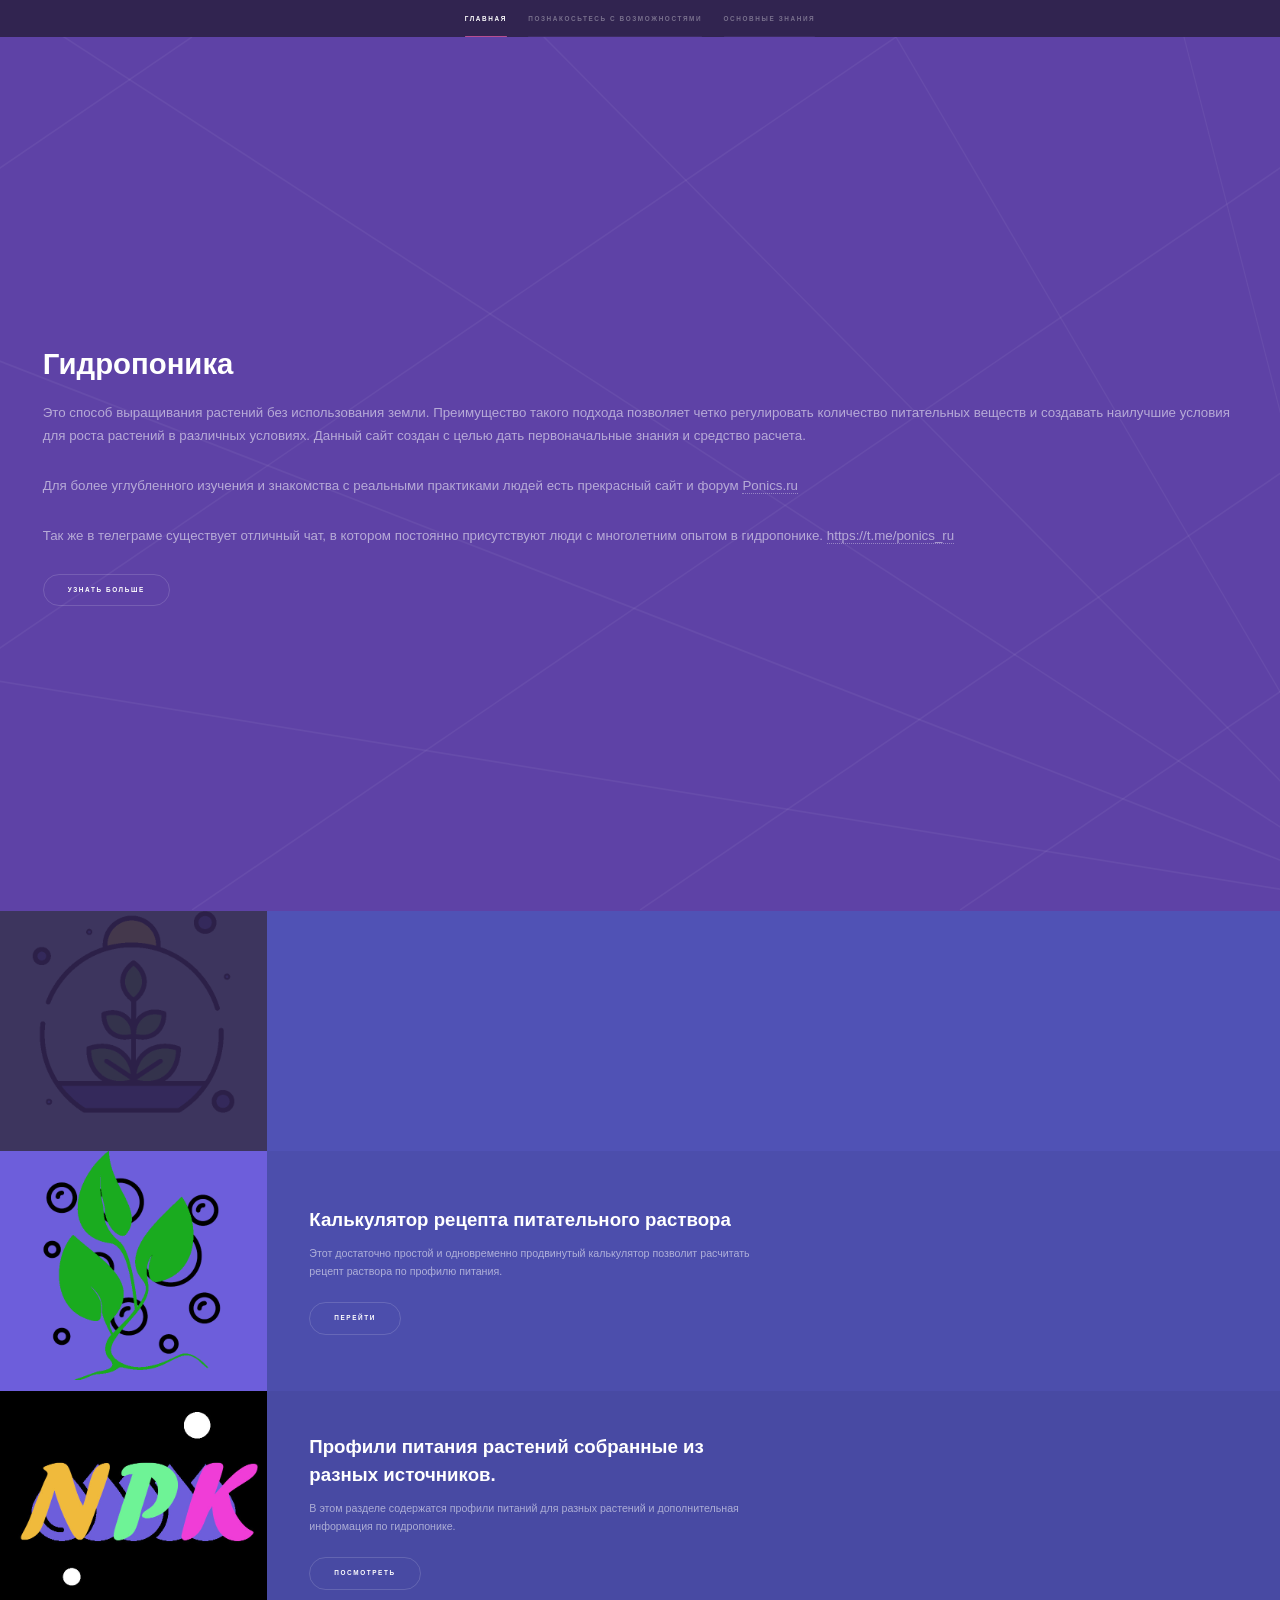
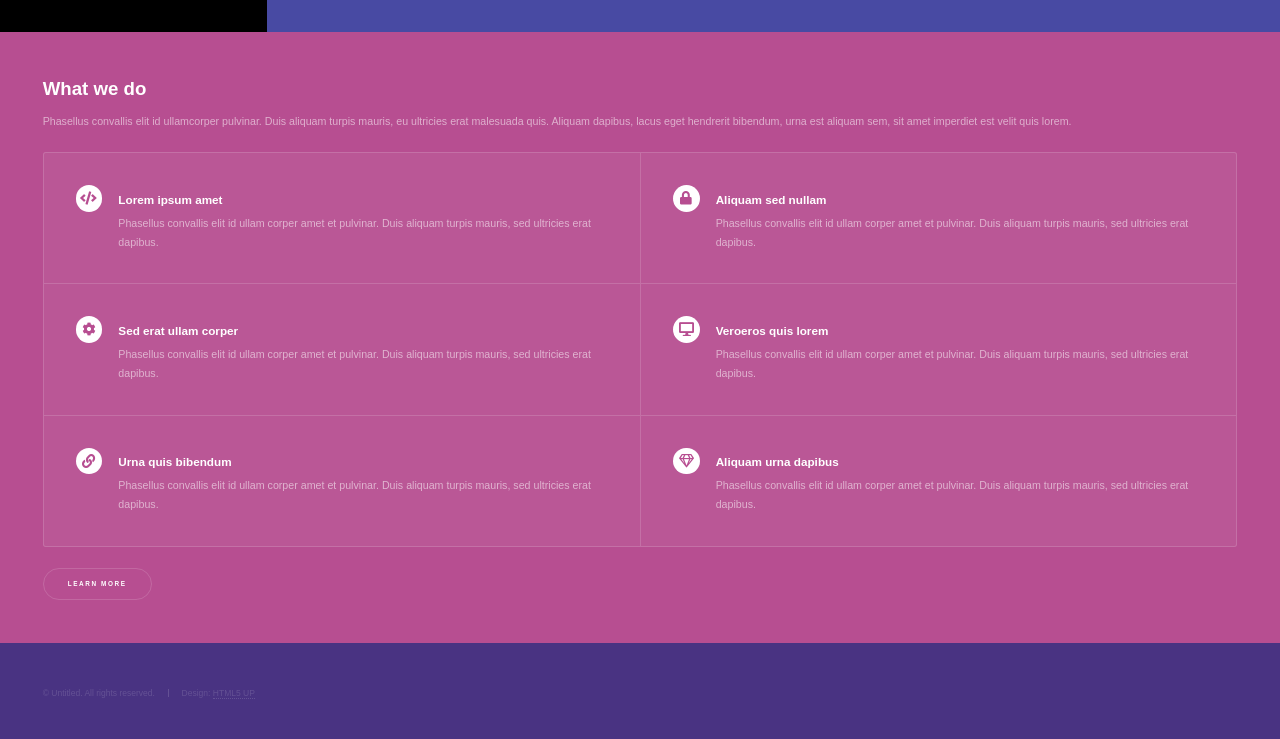
==== index.html @ 5b748aaf "Update index.html" ====
<!DOCTYPE HTML>
<!--
	Hyperspace by HTML5 UP
	html5up.net | @ajlkn
	Free for personal and commercial use under the CCA 3.0 license (html5up.net/license)
-->
<html>
	<head>
		<title>Гидропоника в помощь</title>
		<meta charset="utf-8" />
		<meta name="viewport" content="width=device-width, initial-scale=1, user-scalable=no" />
		<link rel="stylesheet" href="assets/css/main.css" />
		<link rel="manifest" href="/Hydroponics/manifest.json">
		<link rel="apple-touch-icon" href="/Hydroponics/icons/android-icon-192x192.png>
		<script src="pwabuilder-sw-register.js"></script>
		<noscript><link rel="stylesheet" href="assets/css/noscript.css" /></noscript>
	</head>
	<body class="is-preload">

		<!-- Sidebar -->
			<section id="sidebar">
				<div class="inner">
					<nav>
						<ul>
							<li><a href="#intro">Главная</a></li>
							<li><a href="#one">Познакосьтесь с возможностями</a></li>
							<li><a href="#two">Основные знания</a></li>
						</ul>
					</nav>
				</div>
			</section>

		<!-- Wrapper -->
			<div id="wrapper">

				<!-- Intro -->
					<section id="intro" class="wrapper style1 fullscreen fade-up">
						<div class="inner">
							<h1>Гидропоника</h1>
							<p>Это способ выращивания растений без использования земли. Преимущество такого подхода позволяет четко регулировать количество питательных веществ и создавать наилучшие условия для роста растений в различных условиях. Данный сайт создан с целью дать первоначальные знания и средство расчета.</p>
							<p>Для более углубленного изучения и знакомства с реальными практиками людей есть прекрасный сайт и форум <a href=http://www.ponics.ru/ target="_blank" rel="noreferrer">Ponics.ru</a></p>
							<p>Так же в телеграме существует отличный чат, в котором постоянно присутствуют люди с многолетним опытом в гидропонике. <a href=https://t.me/ponics_ru target="_blank" rel="noreferrer">https://t.me/ponics_ru</a></p>
							<ul class="actions">
								<li><a href="#one" class="button scrolly">Узнать больше</a></li>
							</ul>
						</div>
					</section>

				<!-- One -->
					<section id="one" class="wrapper style2 spotlights">
						<section>
							<a href="#" class="image"><img src="images/pic01.jpg" alt="" data-position="center center" /></a>
							<div class="content">
								<div class="inner">
									<h2>Основная информация для новичков</h2>
									<p>Если вы только начинаете свой путь гидропонщика и у вас еще нет опыта, то советуем вам для начала посетить этот раздел.</p>
									<ul class="actions">
										<li><a href="generic2.html" class="button">Начать</a></li>
									</ul>
								</div>
							</div>
						</section>
						<section>
							<a href="#" class="image"><img src="images/pic02.png" alt="" data-position="top center" /></a>
							<div class="content">
								<div class="inner">
									<h2>Калькулятор рецепта питательного раствора</h2>
									<p>Этот достаточно простой и одновременно продвинутый калькулятор позволит расчитать рецепт раствора по профилю питания.</p>
									<ul class="actions">
										<li><a href="generic.html" class="button">Перейти</a></li>
									</ul>
								</div>
							</div>
						</section>
						<section>
							<a href="#" class="image"><img src="images/pic03.jpg" alt="" data-position="25% 25%" /></a>
							<div class="content">
								<div class="inner">
									<h2>Профили питания растений собранные из разных источников.</h2>
									<p>В этом разделе содержатся профили питаний для разных растений и дополнительная информация по гидропонике. </p>
									<ul class="actions">
										<li><a href="generic3.html" class="button">Посмотреть</a></li>
									</ul>
								</div>
							</div>
						</section>
					</section>

				<!-- Two -->
					<section id="two" class="wrapper style3 fade-up">
						<div class="inner">
							<h2>What we do</h2>
							<p>Phasellus convallis elit id ullamcorper pulvinar. Duis aliquam turpis mauris, eu ultricies erat malesuada quis. Aliquam dapibus, lacus eget hendrerit bibendum, urna est aliquam sem, sit amet imperdiet est velit quis lorem.</p>
							<div class="features">
								<section>
									<span class="icon solid major fa-code"></span>
									<h3>Lorem ipsum amet</h3>
									<p>Phasellus convallis elit id ullam corper amet et pulvinar. Duis aliquam turpis mauris, sed ultricies erat dapibus.</p>
								</section>
								<section>
									<span class="icon solid major fa-lock"></span>
									<h3>Aliquam sed nullam</h3>
									<p>Phasellus convallis elit id ullam corper amet et pulvinar. Duis aliquam turpis mauris, sed ultricies erat dapibus.</p>
								</section>
								<section>
									<span class="icon solid major fa-cog"></span>
									<h3>Sed erat ullam corper</h3>
									<p>Phasellus convallis elit id ullam corper amet et pulvinar. Duis aliquam turpis mauris, sed ultricies erat dapibus.</p>
								</section>
								<section>
									<span class="icon solid major fa-desktop"></span>
									<h3>Veroeros quis lorem</h3>
									<p>Phasellus convallis elit id ullam corper amet et pulvinar. Duis aliquam turpis mauris, sed ultricies erat dapibus.</p>
								</section>
								<section>
									<span class="icon solid major fa-link"></span>
									<h3>Urna quis bibendum</h3>
									<p>Phasellus convallis elit id ullam corper amet et pulvinar. Duis aliquam turpis mauris, sed ultricies erat dapibus.</p>
								</section>
								<section>
									<span class="icon major fa-gem"></span>
									<h3>Aliquam urna dapibus</h3>
									<p>Phasellus convallis elit id ullam corper amet et pulvinar. Duis aliquam turpis mauris, sed ultricies erat dapibus.</p>
								</section>
							</div>
							<ul class="actions">
								<li><a href="generic.html" class="button">Learn more</a></li>
							</ul>
						</div>
					</section>
		<!-- Footer -->
			<footer id="footer" class="wrapper style1-alt">
				<div class="inner">
					<ul class="menu">
						<li>&copy; Untitled. All rights reserved.</li><li>Design: <a href="http://html5up.net">HTML5 UP</a></li>
					</ul>
				</div>
			</footer>

		<!-- Scripts -->
			<script src="assets/js/jquery.min.js"></script>
			<script src="assets/js/jquery.scrollex.min.js"></script>
			<script src="assets/js/jquery.scrolly.min.js"></script>
			<script src="assets/js/browser.min.js"></script>
			<script src="assets/js/breakpoints.min.js"></script>
			<script src="assets/js/util.js"></script>
			<script src="assets/js/main.js"></script>
	</body>
</html>
---- assets/css/main.css ----
@import url(fontawesome-all.min.css);

/*
	Hyperspace by HTML5 UP
	html5up.net | @ajlkn
	Free for personal and commercial use under the CCA 3.0 license (html5up.net/license)
*/

html, body, div, span, applet, object,
iframe, h1, h2, h3, h4, h5, h6, p, blockquote,
pre, a, abbr, acronym, address, big, cite,
code, del, dfn, em, img, ins, kbd, q, s, samp,
small, strike, strong, sub, sup, tt, var, b,
u, i, center, dl, dt, dd, ol, ul, li, fieldset,
form, label, legend, table, caption, tbody,
tfoot, thead, tr, th, td, article, aside,
canvas, details, embed, figure, figcaption,
footer, header, hgroup, menu, nav, output, ruby,
section, summary, time, mark, audio, video {
	margin: 0;
	padding: 0;
	border: 0;
	font-size: 100%;
	font: inherit;
	vertical-align: baseline;}

article, aside, details, figcaption, figure,
footer, header, hgroup, menu, nav, section {
	display: block;}

body {
	line-height: 1;
}

ol, ul {
	list-style: none;
}

blockquote, q {
	quotes: none;
}

	blockquote:before, blockquote:after, q:before, q:after {
		content: '';
		content: none;
	}

table {
	border-collapse: collapse;
	border-spacing: 0;
}

body {
	-webkit-text-size-adjust: none;
}

mark {
	background-color: transparent;
	color: inherit;
}

input::-moz-focus-inner {
	border: 0;
	padding: 0;
}

input, select, textarea {
	-moz-appearance: none;
	-webkit-appearance: none;
	-ms-appearance: none;
	appearance: none;
}

/* Basic */

	@-ms-viewport {
		width: device-width;
	}

	body {
		-ms-overflow-style: scrollbar;
	}

	@media screen and (max-width: 480px) {

		html, body {
			min-width: 320px;
		}

	}

	html {
		box-sizing: border-box;
	}

	*, *:before, *:after {
		box-sizing: inherit;
	}

	body {
		background: #312450;
	}

		body.is-preload *, body.is-preload *:before, body.is-preload *:after {
			-moz-animation: none !important;
			-webkit-animation: none !important;
			-ms-animation: none !important;
			animation: none !important;
			-moz-transition: none !important;
			-webkit-transition: none !important;
			-ms-transition: none !important;
			transition: none !important;
		}

/* Type */

	body, input, select, textarea {
		color: rgba(255, 255, 255, 0.55);
		font-family: Arial, Helvetica, sans-serif;
		font-size: 13.5pt;
		font-weight: normal;
		line-height: 1.75;
	}

		@media screen and (max-width: 1680px) {

			body, input, select, textarea {
				font-size: 12pt;
			}

		}

		@media screen and (max-width: 1280px) {

			body, input, select, textarea {
				font-size: 8pt;
			}

		}

		@media screen and (max-width: 360px) {

			body, input, select, textarea {
				font-size: 7pt;
			}

		}

	a {
		-moz-transition: color 0.2s ease, border-bottom-color 0.2s ease;
		-webkit-transition: color 0.2s ease, border-bottom-color 0.2s ease;
		-ms-transition: color 0.2s ease, border-bottom-color 0.2s ease;
		transition: color 0.2s ease, border-bottom-color 0.2s ease;
		border-bottom: dotted 1px rgba(255, 255, 255, 0.35);
		color: inherit;
		text-decoration: none;
	}

		a:hover {
			border-bottom-color: transparent;
			color: #ffffff;
		}

	strong, b {
		color: #ffffff;
		font-weight: bold;
	}

	em, i {
		font-style: italic;
	}

	p {
		margin: 0 0 2em 0;
	}

	h1, h2, h3, h4, h5, h6 {
		color: #ffffff;
		font-weight: bold;
		line-height: 1.5;
		margin: 0 0 0.5em 0;
	}

		h1 a, h2 a, h3 a, h4 a, h5 a, h6 a {
			color: inherit;
			text-decoration: none;
		}

	h1 {
		font-size: 2.75em;
	}

		h1.major {
			margin: 0 0 1.3em 0;
			position: relative;
			padding-bottom: 0.35em;
		}

			h1.major:after {
				background-image: -moz-linear-gradient(to right, #5e42a6, #b74e91);
				background-image: -webkit-linear-gradient(to right, #5e42a6, #b74e91);
				background-image: -ms-linear-gradient(to right, #5e42a6, #b74e91);
				background-image: linear-gradient(to right, #5e42a6, #b74e91);
				-moz-transition: max-width 0.2s ease;
				-webkit-transition: max-width 0.2s ease;
				-ms-transition: max-width 0.2s ease;
				transition: max-width 0.2s ease;
				border-radius: 0.2em;
				bottom: 0;
				content: '';
				height: 0.05em;
				position: absolute;
				right: 0;
				width: 100%;
			}

	h2 {
		font-size: 1.75em;
	}

	h3 {
		font-size: 1.1em;
	}

	h4 {
		font-size: 1em;
	}

	h5 {
		font-size: 0.8em;
	}

	h6 {
		font-size: 0.6em;
	}

	@media screen and (max-width: 736px) {

		h1 {
			font-size: 2em;
		}

		h2 {
			font-size: 1.25em;
		}

		h3 {
			font-size: 1em;
		}

		h4 {
			font-size: 0.8em;
		}

		h5 {
			font-size: 0.6em;
		}

		h6 {
			font-size: 0.6em;
		}

	}

	sub {
		font-size: 0.8em;
		position: relative;
		top: 0.5em;
	}

	sup {
		font-size: 0.8em;
		position: relative;
		top: -0.5em;
	}

	blockquote {
		border-left: solid 4px rgba(255, 255, 255, 0.15);
		font-style: italic;
		margin: 0 0 2em 0;
		padding: 0.5em 0 0.5em 2em;
	}

	code {
		background: rgba(255, 255, 255, 0.05);
		border-radius: 0.25em;
		border: solid 1px rgba(255, 255, 255, 0.15);
		font-family: "Courier New", monospace;
		font-size: 0.9em;
		margin: 0 0.25em;
		padding: 0.25em 0.65em;
	}

	pre {
		-webkit-overflow-scrolling: touch;
		font-family: "Courier New", monospace;
		font-size: 0.9em;
		margin: 0 0 2em 0;
	}

		pre code {
			display: block;
			line-height: 1.75em;
			padding: 1em 1.5em;
			overflow-x: auto;
		}

	hr {
		border: 0;
		border-bottom: solid 1px rgba(255, 255, 255, 0.15);
		margin: 2em 0;
	}

		hr.major {
			margin: 3em 0;
		}

	.align-left {
		text-align: left;
	}

	.align-center {
		text-align: center;
	}

	.align-right {
		text-align: right;
	}

/* Row */

	.row {
		display: flex;
		flex-wrap: wrap;
		box-sizing: border-box;
		align-items: stretch;
	}

		.row > * {
			box-sizing: border-box;
		}

		.row.gtr-uniform > * > :last-child {
			margin-bottom: 0;
		}

		.row.aln-left {
			justify-content: flex-start;
		}

		.row.aln-center {
			justify-content: center;
		}

		.row.aln-right {
			justify-content: flex-end;
		}

		.row.aln-top {
			align-items: flex-start;
		}

		.row.aln-middle {
			align-items: center;
		}

		.row.aln-bottom {
			align-items: flex-end;
		}

		.row > .imp {
			order: -1;
		}

		.row > .col-1 {
			width: 8.33333%;
		}

		.row > .off-1 {
			margin-left: 8.33333%;
		}

		.row > .col-2 {
			width: 16.66667%;
		}

		.row > .off-2 {
			margin-left: 16.66667%;
		}

		.row > .col-3 {
			width: 25%;
		}

		.row > .off-3 {
			margin-left: 25%;
		}

		.row > .col-4 {
			width: 33.33333%;
		}

		.row > .off-4 {
			margin-left: 33.33333%;
		}

		.row > .col-5 {
			width: 41.66667%;
		}

		.row > .off-5 {
			margin-left: 41.66667%;
		}

		.row > .col-6 {
			width: 50%;
		}

		.row > .off-6 {
			margin-left: 50%;
		}

		.row > .col-7 {
			width: 58.33333%;
		}

		.row > .off-7 {
			margin-left: 58.33333%;
		}

		.row > .col-8 {
			width: 66.66667%;
		}

		.row > .off-8 {
			margin-left: 66.66667%;
		}

		.row > .col-9 {
			width: 75%;
		}

		.row > .off-9 {
			margin-left: 75%;
		}

		.row > .col-10 {
			width: 83.33333%;
		}

		.row > .off-10 {
			margin-left: 83.33333%;
		}

		.row > .col-11 {
			width: 91.66667%;
		}

		.row > .off-11 {
			margin-left: 91.66667%;
		}

		.row > .col-12 {
			width: 100%;
		}

		.row > .off-12 {
			margin-left: 100%;
		}

		.row.gtr-0 {
			margin-top: 0;
			margin-left: 0em;
		}

			.row.gtr-0 > * {
				padding: 0 0 0 0em;
			}

			.row.gtr-0.gtr-uniform {
				margin-top: 0em;
			}

				.row.gtr-0.gtr-uniform > * {
					padding-top: 0em;
				}

		.row.gtr-25 {
			margin-top: 0;
			margin-left: -0.375em;
		}

			.row.gtr-25 > * {
				padding: 0 0 0 0.375em;
			}

			.row.gtr-25.gtr-uniform {
				margin-top: -0.375em;
			}

				.row.gtr-25.gtr-uniform > * {
					padding-top: 0.375em;
				}

		.row.gtr-50 {
			margin-top: 0;
			margin-left: -0.75em;
		}

			.row.gtr-50 > * {
				padding: 0 0 0 0.75em;
			}

			.row.gtr-50.gtr-uniform {
				margin-top: -0.75em;
			}

				.row.gtr-50.gtr-uniform > * {
					padding-top: 0.75em;
				}

		.row {
			margin-top: 0;
			margin-left: -1.5em;
		}

			.row > * {
				padding: 0 0 0 1.5em;
			}

			.row.gtr-uniform {
				margin-top: -1.5em;
			}

				.row.gtr-uniform > * {
					padding-top: 1.5em;
				}

		.row.gtr-150 {
			margin-top: 0;
			margin-left: -2.25em;
		}

			.row.gtr-150 > * {
				padding: 0 0 0 2.25em;
			}

			.row.gtr-150.gtr-uniform {
				margin-top: -2.25em;
			}

				.row.gtr-150.gtr-uniform > * {
					padding-top: 2.25em;
				}

		.row.gtr-200 {
			margin-top: 0;
			margin-left: -3em;
		}

			.row.gtr-200 > * {
				padding: 0 0 0 3em;
			}

			.row.gtr-200.gtr-uniform {
				margin-top: -3em;
			}

				.row.gtr-200.gtr-uniform > * {
					padding-top: 3em;
				}

		@media screen and (max-width: 1680px) {

			.row {
				display: flex;
				flex-wrap: wrap;
				box-sizing: border-box;
				align-items: stretch;
			}

				.row > * {
					box-sizing: border-box;
				}

				.row.gtr-uniform > * > :last-child {
					margin-bottom: 0;
				}

				.row.aln-left {
					justify-content: flex-start;
				}

				.row.aln-center {
					justify-content: center;
				}

				.row.aln-right {
					justify-content: flex-end;
				}

				.row.aln-top {
					align-items: flex-start;
				}

				.row.aln-middle {
					align-items: center;
				}

				.row.aln-bottom {
					align-items: flex-end;
				}

				.row > .imp-xlarge {
					order: -1;
				}

				.row > .col-1-xlarge {
					width: 8.33333%;
				}

				.row > .off-1-xlarge {
					margin-left: 8.33333%;
				}

				.row > .col-2-xlarge {
					width: 16.66667%;
				}

				.row > .off-2-xlarge {
					margin-left: 16.66667%;
				}

				.row > .col-3-xlarge {
					width: 25%;
				}

				.row > .off-3-xlarge {
					margin-left: 25%;
				}

				.row > .col-4-xlarge {
					width: 33.33333%;
				}

				.row > .off-4-xlarge {
					margin-left: 33.33333%;
				}

				.row > .col-5-xlarge {
					width: 41.66667%;
				}

				.row > .off-5-xlarge {
					margin-left: 41.66667%;
				}

				.row > .col-6-xlarge {
					width: 50%;
				}

				.row > .off-6-xlarge {
					margin-left: 50%;
				}

				.row > .col-7-xlarge {
					width: 58.33333%;
				}

				.row > .off-7-xlarge {
					margin-left: 58.33333%;
				}

				.row > .col-8-xlarge {
					width: 66.66667%;
				}

				.row > .off-8-xlarge {
					margin-left: 66.66667%;
				}

				.row > .col-9-xlarge {
					width: 75%;
				}

				.row > .off-9-xlarge {
					margin-left: 75%;
				}

				.row > .col-10-xlarge {
					width: 83.33333%;
				}

				.row > .off-10-xlarge {
					margin-left: 83.33333%;
				}

				.row > .col-11-xlarge {
					width: 91.66667%;
				}

				.row > .off-11-xlarge {
					margin-left: 91.66667%;
				}

				.row > .col-12-xlarge {
					width: 100%;
				}

				.row > .off-12-xlarge {
					margin-left: 100%;
				}

				.row.gtr-0 {
					margin-top: 0;
					margin-left: 0em;
				}

					.row.gtr-0 > * {
						padding: 0 0 0 0em;
					}

					.row.gtr-0.gtr-uniform {
						margin-top: 0em;
					}

						.row.gtr-0.gtr-uniform > * {
							padding-top: 0em;
						}

				.row.gtr-25 {
					margin-top: 0;
					margin-left: -0.375em;
				}

					.row.gtr-25 > * {
						padding: 0 0 0 0.375em;
					}

					.row.gtr-25.gtr-uniform {
						margin-top: -0.375em;
					}

						.row.gtr-25.gtr-uniform > * {
							padding-top: 0.375em;
						}

				.row.gtr-50 {
					margin-top: 0;
					margin-left: -0.75em;
				}

					.row.gtr-50 > * {
						padding: 0 0 0 0.75em;
					}

					.row.gtr-50.gtr-uniform {
						margin-top: -0.75em;
					}

						.row.gtr-50.gtr-uniform > * {
							padding-top: 0.75em;
						}

				.row {
					margin-top: 0;
					margin-left: -1.5em;
				}

					.row > * {
						padding: 0 0 0 1.5em;
					}

					.row.gtr-uniform {
						margin-top: -1.5em;
					}

						.row.gtr-uniform > * {
							padding-top: 1.5em;
						}

				.row.gtr-150 {
					margin-top: 0;
					margin-left: -2.25em;
				}

					.row.gtr-150 > * {
						padding: 0 0 0 2.25em;
					}

					.row.gtr-150.gtr-uniform {
						margin-top: -2.25em;
					}

						.row.gtr-150.gtr-uniform > * {
							padding-top: 2.25em;
						}

				.row.gtr-200 {
					margin-top: 0;
					margin-left: -3em;
				}

					.row.gtr-200 > * {
						padding: 0 0 0 3em;
					}

					.row.gtr-200.gtr-uniform {
						margin-top: -3em;
					}

						.row.gtr-200.gtr-uniform > * {
							padding-top: 3em;
						}

		}

		@media screen and (max-width: 1280px) {

			.row {
				display: flex;
				flex-wrap: wrap;
				box-sizing: border-box;
				align-items: stretch;
			}

				.row > * {
					box-sizing: border-box;
				}

				.row.gtr-uniform > * > :last-child {
					margin-bottom: 0;
				}

				.row.aln-left {
					justify-content: flex-start;
				}

				.row.aln-center {
					justify-content: center;
				}

				.row.aln-right {
					justify-content: flex-end;
				}

				.row.aln-top {
					align-items: flex-start;
				}

				.row.aln-middle {
					align-items: center;
				}

				.row.aln-bottom {
					align-items: flex-end;
				}

				.row > .imp-large {
					order: -1;
				}

				.row > .col-1-large {
					width: 8.33333%;
				}

				.row > .off-1-large {
					margin-left: 8.33333%;
				}

				.row > .col-2-large {
					width: 16.66667%;
				}

				.row > .off-2-large {
					margin-left: 16.66667%;
				}

				.row > .col-3-large {
					width: 25%;
				}

				.row > .off-3-large {
					margin-left: 25%;
				}

				.row > .col-4-large {
					width: 33.33333%;
				}

				.row > .off-4-large {
					margin-left: 33.33333%;
				}

				.row > .col-5-large {
					width: 41.66667%;
				}

				.row > .off-5-large {
					margin-left: 41.66667%;
				}

				.row > .col-6-large {
					width: 50%;
				}

				.row > .off-6-large {
					margin-left: 50%;
				}

				.row > .col-7-large {
					width: 58.33333%;
				}

				.row > .off-7-large {
					margin-left: 58.33333%;
				}

				.row > .col-8-large {
					width: 66.66667%;
				}

				.row > .off-8-large {
					margin-left: 66.66667%;
				}

				.row > .col-9-large {
					width: 75%;
				}

				.row > .off-9-large {
					margin-left: 75%;
				}

				.row > .col-10-large {
					width: 83.33333%;
				}

				.row > .off-10-large {
					margin-left: 83.33333%;
				}

				.row > .col-11-large {
					width: 91.66667%;
				}

				.row > .off-11-large {
					margin-left: 91.66667%;
				}

				.row > .col-12-large {
					width: 100%;
				}

				.row > .off-12-large {
					margin-left: 100%;
				}

				.row.gtr-0 {
					margin-top: 0;
					margin-left: 0em;
				}

					.row.gtr-0 > * {
						padding: 0 0 0 0em;
					}

					.row.gtr-0.gtr-uniform {
						margin-top: 0em;
					}

						.row.gtr-0.gtr-uniform > * {
							padding-top: 0em;
						}

				.row.gtr-25 {
					margin-top: 0;
					margin-left: -0.375em;
				}

					.row.gtr-25 > * {
						padding: 0 0 0 0.375em;
					}

					.row.gtr-25.gtr-uniform {
						margin-top: -0.375em;
					}

						.row.gtr-25.gtr-uniform > * {
							padding-top: 0.375em;
						}

				.row.gtr-50 {
					margin-top: 0;
					margin-left: -0.75em;
				}

					.row.gtr-50 > * {
						padding: 0 0 0 0.75em;
					}

					.row.gtr-50.gtr-uniform {
						margin-top: -0.75em;
					}

						.row.gtr-50.gtr-uniform > * {
							padding-top: 0.75em;
						}

				.row {
					margin-top: 0;
					margin-left: -1.5em;
				}

					.row > * {
						padding: 0 0 0 1.5em;
					}

					.row.gtr-uniform {
						margin-top: -1.5em;
					}

						.row.gtr-uniform > * {
							padding-top: 1.5em;
						}

				.row.gtr-150 {
					margin-top: 0;
					margin-left: -2.25em;
				}

					.row.gtr-150 > * {
						padding: 0 0 0 2.25em;
					}

					.row.gtr-150.gtr-uniform {
						margin-top: -2.25em;
					}

						.row.gtr-150.gtr-uniform > * {
							padding-top: 2.25em;
						}

				.row.gtr-200 {
					margin-top: 0;
					margin-left: -3em;
				}

					.row.gtr-200 > * {
						padding: 0 0 0 3em;
					}

					.row.gtr-200.gtr-uniform {
						margin-top: -3em;
					}

						.row.gtr-200.gtr-uniform > * {
							padding-top: 3em;
						}

		}

		@media screen and (max-width: 980px) {

			.row {
				display: flex;
				flex-wrap: wrap;
				box-sizing: border-box;
				align-items: stretch;
			}

				.row > * {
					box-sizing: border-box;
				}

				.row.gtr-uniform > * > :last-child {
					margin-bottom: 0;
				}

				.row.aln-left {
					justify-content: flex-start;
				}

				.row.aln-center {
					justify-content: center;
				}

				.row.aln-right {
					justify-content: flex-end;
				}

				.row.aln-top {
					align-items: flex-start;
				}

				.row.aln-middle {
					align-items: center;
				}

				.row.aln-bottom {
					align-items: flex-end;
				}

				.row > .imp-medium {
					order: -1;
				}

				.row > .col-1-medium {
					width: 8.33333%;
				}

				.row > .off-1-medium {
					margin-left: 8.33333%;
				}

				.row > .col-2-medium {
					width: 16.66667%;
				}

				.row > .off-2-medium {
					margin-left: 16.66667%;
				}

				.row > .col-3-medium {
					width: 25%;
				}

				.row > .off-3-medium {
					margin-left: 25%;
				}

				.row > .col-4-medium {
					width: 33.33333%;
				}

				.row > .off-4-medium {
					margin-left: 33.33333%;
				}

				.row > .col-5-medium {
					width: 41.66667%;
				}

				.row > .off-5-medium {
					margin-left: 41.66667%;
				}

				.row > .col-6-medium {
					width: 50%;
				}

				.row > .off-6-medium {
					margin-left: 50%;
				}

				.row > .col-7-medium {
					width: 58.33333%;
				}

				.row > .off-7-medium {
					margin-left: 58.33333%;
				}

				.row > .col-8-medium {
					width: 66.66667%;
				}

				.row > .off-8-medium {
					margin-left: 66.66667%;
				}

				.row > .col-9-medium {
					width: 75%;
				}

				.row > .off-9-medium {
					margin-left: 75%;
				}

				.row > .col-10-medium {
					width: 83.33333%;
				}

				.row > .off-10-medium {
					margin-left: 83.33333%;
				}

				.row > .col-11-medium {
					width: 91.66667%;
				}

				.row > .off-11-medium {
					margin-left: 91.66667%;
				}

				.row > .col-12-medium {
					width: 100%;
				}

				.row > .off-12-medium {
					margin-left: 100%;
				}

				.row.gtr-0 {
					margin-top: 0;
					margin-left: 0em;
				}

					.row.gtr-0 > * {
						padding: 0 0 0 0em;
					}

					.row.gtr-0.gtr-uniform {
						margin-top: 0em;
					}

						.row.gtr-0.gtr-uniform > * {
							padding-top: 0em;
						}

				.row.gtr-25 {
					margin-top: 0;
					margin-left: -0.375em;
				}

					.row.gtr-25 > * {
						padding: 0 0 0 0.375em;
					}

					.row.gtr-25.gtr-uniform {
						margin-top: -0.375em;
					}

						.row.gtr-25.gtr-uniform > * {
							padding-top: 0.375em;
						}

				.row.gtr-50 {
					margin-top: 0;
					margin-left: -0.75em;
				}

					.row.gtr-50 > * {
						padding: 0 0 0 0.75em;
					}

					.row.gtr-50.gtr-uniform {
						margin-top: -0.75em;
					}

						.row.gtr-50.gtr-uniform > * {
							padding-top: 0.75em;
						}

				.row {
					margin-top: 0;
					margin-left: -1.5em;
				}

					.row > * {
						padding: 0 0 0 1.5em;
					}

					.row.gtr-uniform {
						margin-top: -1.5em;
					}

						.row.gtr-uniform > * {
							padding-top: 1.5em;
						}

				.row.gtr-150 {
					margin-top: 0;
					margin-left: -2.25em;
				}

					.row.gtr-150 > * {
						padding: 0 0 0 2.25em;
					}

					.row.gtr-150.gtr-uniform {
						margin-top: -2.25em;
					}

						.row.gtr-150.gtr-uniform > * {
							padding-top: 2.25em;
						}

				.row.gtr-200 {
					margin-top: 0;
					margin-left: -3em;
				}

					.row.gtr-200 > * {
						padding: 0 0 0 3em;
					}

					.row.gtr-200.gtr-uniform {
						margin-top: -3em;
					}

						.row.gtr-200.gtr-uniform > * {
							padding-top: 3em;
						}

		}

		@media screen and (max-width: 736px) {

			.row {
				display: flex;
				flex-wrap: wrap;
				box-sizing: border-box;
				align-items: stretch;
			}

				.row > * {
					box-sizing: border-box;
				}

				.row.gtr-uniform > * > :last-child {
					margin-bottom: 0;
				}

				.row.aln-left {
					justify-content: flex-start;
				}

				.row.aln-center {
					justify-content: center;
				}

				.row.aln-right {
					justify-content: flex-end;
				}

				.row.aln-top {
					align-items: flex-start;
				}

				.row.aln-middle {
					align-items: center;
				}

				.row.aln-bottom {
					align-items: flex-end;
				}

				.row > .imp-small {
					order: -1;
				}

				.row > .col-1-small {
					width: 8.33333%;
				}

				.row > .off-1-small {
					margin-left: 8.33333%;
				}

				.row > .col-2-small {
					width: 16.66667%;
				}

				.row > .off-2-small {
					margin-left: 16.66667%;
				}

				.row > .col-3-small {
					width: 25%;
				}

				.row > .off-3-small {
					margin-left: 25%;
				}

				.row > .col-4-small {
					width: 33.33333%;
				}

				.row > .off-4-small {
					margin-left: 33.33333%;
				}

				.row > .col-5-small {
					width: 41.66667%;
				}

				.row > .off-5-small {
					margin-left: 41.66667%;
				}

				.row > .col-6-small {
					width: 50%;
				}

				.row > .off-6-small {
					margin-left: 50%;
				}

				.row > .col-7-small {
					width: 58.33333%;
				}

				.row > .off-7-small {
					margin-left: 58.33333%;
				}

				.row > .col-8-small {
					width: 66.66667%;
				}

				.row > .off-8-small {
					margin-left: 66.66667%;
				}

				.row > .col-9-small {
					width: 75%;
				}

				.row > .off-9-small {
					margin-left: 75%;
				}

				.row > .col-10-small {
					width: 83.33333%;
				}

				.row > .off-10-small {
					margin-left: 83.33333%;
				}

				.row > .col-11-small {
					width: 91.66667%;
				}

				.row > .off-11-small {
					margin-left: 91.66667%;
				}

				.row > .col-12-small {
					width: 100%;
				}

				.row > .off-12-small {
					margin-left: 100%;
				}

				.row.gtr-0 {
					margin-top: 0;
					margin-left: 0em;
				}

					.row.gtr-0 > * {
						padding: 0 0 0 0em;
					}

					.row.gtr-0.gtr-uniform {
						margin-top: 0em;
					}

						.row.gtr-0.gtr-uniform > * {
							padding-top: 0em;
						}

				.row.gtr-25 {
					margin-top: 0;
					margin-left: -0.375em;
				}

					.row.gtr-25 > * {
						padding: 0 0 0 0.375em;
					}

					.row.gtr-25.gtr-uniform {
						margin-top: -0.375em;
					}

						.row.gtr-25.gtr-uniform > * {
							padding-top: 0.375em;
						}

				.row.gtr-50 {
					margin-top: 0;
					margin-left: -0.75em;
				}

					.row.gtr-50 > * {
						padding: 0 0 0 0.75em;
					}

					.row.gtr-50.gtr-uniform {
						margin-top: -0.75em;
					}

						.row.gtr-50.gtr-uniform > * {
							padding-top: 0.75em;
						}

				.row {
					margin-top: 0;
					margin-left: -1.5em;
				}

					.row > * {
						padding: 0 0 0 1.5em;
					}

					.row.gtr-uniform {
						margin-top: -1.5em;
					}

						.row.gtr-uniform > * {
							padding-top: 1.5em;
						}

				.row.gtr-150 {
					margin-top: 0;
					margin-left: -2.25em;
				}

					.row.gtr-150 > * {
						padding: 0 0 0 2.25em;
					}

					.row.gtr-150.gtr-uniform {
						margin-top: -2.25em;
					}

						.row.gtr-150.gtr-uniform > * {
							padding-top: 2.25em;
						}

				.row.gtr-200 {
					margin-top: 0;
					margin-left: -3em;
				}

					.row.gtr-200 > * {
						padding: 0 0 0 3em;
					}

					.row.gtr-200.gtr-uniform {
						margin-top: -3em;
					}

						.row.gtr-200.gtr-uniform > * {
							padding-top: 3em;
						}

		}

		@media screen and (max-width: 480px) {

			.row {
				display: flex;
				flex-wrap: wrap;
				box-sizing: border-box;
				align-items: stretch;
			}

				.row > * {
					box-sizing: border-box;
				}

				.row.gtr-uniform > * > :last-child {
					margin-bottom: 0;
				}

				.row.aln-left {
					justify-content: flex-start;
				}

				.row.aln-center {
					justify-content: center;
				}

				.row.aln-right {
					justify-content: flex-end;
				}

				.row.aln-top {
					align-items: flex-start;
				}

				.row.aln-middle {
					align-items: center;
				}

				.row.aln-bottom {
					align-items: flex-end;
				}

				.row > .imp-xsmall {
					order: -1;
				}

				.row > .col-1-xsmall {
					width: 8.33333%;
				}

				.row > .off-1-xsmall {
					margin-left: 8.33333%;
				}

				.row > .col-2-xsmall {
					width: 16.66667%;
				}

				.row > .off-2-xsmall {
					margin-left: 16.66667%;
				}

				.row > .col-3-xsmall {
					width: 25%;
				}

				.row > .off-3-xsmall {
					margin-left: 25%;
				}

				.row > .col-4-xsmall {
					width: 33.33333%;
				}

				.row > .off-4-xsmall {
					margin-left: 33.33333%;
				}

				.row > .col-5-xsmall {
					width: 41.66667%;
				}

				.row > .off-5-xsmall {
					margin-left: 41.66667%;
				}

				.row > .col-6-xsmall {
					width: 50%;
				}

				.row > .off-6-xsmall {
					margin-left: 50%;
				}

				.row > .col-7-xsmall {
					width: 58.33333%;
				}

				.row > .off-7-xsmall {
					margin-left: 58.33333%;
				}

				.row > .col-8-xsmall {
					width: 66.66667%;
				}

				.row > .off-8-xsmall {
					margin-left: 66.66667%;
				}

				.row > .col-9-xsmall {
					width: 75%;
				}

				.row > .off-9-xsmall {
					margin-left: 75%;
				}

				.row > .col-10-xsmall {
					width: 83.33333%;
				}

				.row > .off-10-xsmall {
					margin-left: 83.33333%;
				}

				.row > .col-11-xsmall {
					width: 91.66667%;
				}

				.row > .off-11-xsmall {
					margin-left: 91.66667%;
				}

				.row > .col-12-xsmall {
					width: 100%;
				}

				.row > .off-12-xsmall {
					margin-left: 100%;
				}

				.row.gtr-0 {
					margin-top: 0;
					margin-left: 0em;
				}

					.row.gtr-0 > * {
						padding: 0 0 0 0em;
					}

					.row.gtr-0.gtr-uniform {
						margin-top: 0em;
					}

						.row.gtr-0.gtr-uniform > * {
							padding-top: 0em;
						}

				.row.gtr-25 {
					margin-top: 0;
					margin-left: -0.375em;
				}

					.row.gtr-25 > * {
						padding: 0 0 0 0.375em;
					}

					.row.gtr-25.gtr-uniform {
						margin-top: -0.375em;
					}

						.row.gtr-25.gtr-uniform > * {
							padding-top: 0.375em;
						}

				.row.gtr-50 {
					margin-top: 0;
					margin-left: -0.75em;
				}

					.row.gtr-50 > * {
						padding: 0 0 0 0.75em;
					}

					.row.gtr-50.gtr-uniform {
						margin-top: -0.75em;
					}

						.row.gtr-50.gtr-uniform > * {
							padding-top: 0.75em;
						}

				.row {
					margin-top: 0;
					margin-left: -1.5em;
				}

					.row > * {
						padding: 0 0 0 1.5em;
					}

					.row.gtr-uniform {
						margin-top: -1.5em;
					}

						.row.gtr-uniform > * {
							padding-top: 1.5em;
						}

				.row.gtr-150 {
					margin-top: 0;
					margin-left: -2.25em;
				}

					.row.gtr-150 > * {
						padding: 0 0 0 2.25em;
					}

					.row.gtr-150.gtr-uniform {
						margin-top: -2.25em;
					}

						.row.gtr-150.gtr-uniform > * {
							padding-top: 2.25em;
						}

				.row.gtr-200 {
					margin-top: 0;
					margin-left: -3em;
				}

					.row.gtr-200 > * {
						padding: 0 0 0 3em;
					}

					.row.gtr-200.gtr-uniform {
						margin-top: -3em;
					}

						.row.gtr-200.gtr-uniform > * {
							padding-top: 3em;
						}

		}

/* Box */

	.box {
		border-radius: 0.25em;
		border: solid 1px rgba(255, 255, 255, 0.15);
		margin-bottom: 2em;
		padding: 1.5em;
	}

		.box > :last-child,
		.box > :last-child > :last-child,
		.box > :last-child > :last-child > :last-child {
			margin-bottom: 0;
		}

		.box.alt {
			border: 0;
			border-radius: 0;
			padding: 0;
		}

/* Button */

	input[type="submit"],
	input[type="reset"],
	input[type="button"],
	button,
	.button {
		-moz-appearance: none;
		-webkit-appearance: none;
		-ms-appearance: none;
		appearance: none;
		-moz-transition: border-color 0.2s ease;
		-webkit-transition: border-color 0.2s ease;
		-ms-transition: border-color 0.2s ease;
		transition: border-color 0.2s ease;
		background-color: transparent;
		border: solid 1px !important;
		border-color: rgba(255, 255, 255, 0.15) !important;
		border-radius: 3em;
		color: #ffffff !important;
		cursor: pointer;
		display: inline-block;
		font-size: 0.6em;
		font-weight: bold;
		height: calc(4.75em + 2px);
		letter-spacing: 0.25em;
		line-height: 4.75em;
		outline: 0;
		padding: 0 3.75em;
		position: relative;
		text-align: center;
		text-decoration: none;
		text-transform: uppercase;
		white-space: nowrap;
	}

		input[type="submit"]:after,
		input[type="reset"]:after,
		input[type="button"]:after,
		button:after,
		.button:after {
			-moz-transform: scale(0.25);
			-webkit-transform: scale(0.25);
			-ms-transform: scale(0.25);
			transform: scale(0.25);
			pointer-events: none;
			-moz-transition: opacity 0.2s ease, -moz-transform 0.2s ease;
			-webkit-transition: opacity 0.2s ease, -webkit-transform 0.2s ease;
			-ms-transition: opacity 0.2s ease, -ms-transform 0.2s ease;
			transition: opacity 0.2s ease, transform 0.2s ease;
			background: #ffffff;
			border-radius: 3em;
			content: '';
			height: 100%;
			left: 0;
			opacity: 0;
			position: absolute;
			top: 0;
			width: 100%;
		}

		input[type="submit"].icon:before,
		input[type="reset"].icon:before,
		input[type="button"].icon:before,
		button.icon:before,
		.button.icon:before {
			margin-right: 0.75em;
		}

		input[type="submit"].fit,
		input[type="reset"].fit,
		input[type="button"].fit,
		button.fit,
		.button.fit {
			width: 100%;
		}

		input[type="submit"].small,
		input[type="reset"].small,
		input[type="button"].small,
		button.small,
		.button.small {
			font-size: 0.4em;
		}

		input[type="submit"].large,
		input[type="reset"].large,
		input[type="button"].large,
		button.large,
		.button.large {
			font-size: 0.8em;
		}

		input[type="submit"].primary,
		input[type="reset"].primary,
		input[type="button"].primary,
		button.primary,
		.button.primary {
			background-color: #ffffff;
			color: #312450 !important;
		}

			input[type="submit"].primary:after,
			input[type="reset"].primary:after,
			input[type="button"].primary:after,
			button.primary:after,
			.button.primary:after {
				display: none;
			}

		input[type="submit"].disabled, input[type="submit"]:disabled,
		input[type="reset"].disabled,
		input[type="reset"]:disabled,
		input[type="button"].disabled,
		input[type="button"]:disabled,
		button.disabled,
		button:disabled,
		.button.disabled,
		.button:disabled {
			cursor: default;
			opacity: 0.5;
			pointer-events: none;
		}

		input[type="submit"]:hover,
		input[type="reset"]:hover,
		input[type="button"]:hover,
		button:hover,
		.button:hover {
			border-color: rgba(255, 255, 255, 0.55) !important;
		}

			input[type="submit"]:hover:after,
			input[type="reset"]:hover:after,
			input[type="button"]:hover:after,
			button:hover:after,
			.button:hover:after {
				opacity: 0.05;
				-moz-transform: scale(1);
				-webkit-transform: scale(1);
				-ms-transform: scale(1);
				transform: scale(1);
			}

			input[type="submit"]:hover:active,
			input[type="reset"]:hover:active,
			input[type="button"]:hover:active,
			button:hover:active,
			.button:hover:active {
				border-color: #ffffff !important;
			}

				input[type="submit"]:hover:active:after,
				input[type="reset"]:hover:active:after,
				input[type="button"]:hover:active:after,
				button:hover:active:after,
				.button:hover:active:after {
					opacity: 0.1;
				}

/* Features */

	.features {
		display: -moz-flex;
		display: -webkit-flex;
		display: -ms-flex;
		display: flex;
		-moz-flex-wrap: wrap;
		-webkit-flex-wrap: wrap;
		-ms-flex-wrap: wrap;
		flex-wrap: wrap;
		border-radius: 0.25em;
		border: solid 1px rgba(255, 255, 255, 0.15);
		background: rgba(255, 255, 255, 0.05);
		margin: 0 0 2em 0;
	}

		.features section {
			padding: 3.5em 3em 1em 7em ;
			width: 50%;
			border-top: solid 1px rgba(255, 255, 255, 0.15);
			position: relative;
		}

			.features section:nth-child(-n + 2) {
				border-top-width: 0;
			}

			.features section:nth-child(2n) {
				border-left: solid 1px rgba(255, 255, 255, 0.15);
			}

			.features section .icon {
				-moz-transition: opacity 0.5s ease, -moz-transform 0.5s ease;
				-webkit-transition: opacity 0.5s ease, -webkit-transform 0.5s ease;
				-ms-transition: opacity 0.5s ease, -ms-transform 0.5s ease;
				transition: opacity 0.5s ease, transform 0.5s ease;
				-moz-transition-delay: 1s;
				-webkit-transition-delay: 1s;
				-ms-transition-delay: 1s;
				transition-delay: 1s;
				-moz-transform: scale(1);
				-webkit-transform: scale(1);
				-ms-transform: scale(1);
				transform: scale(1);
				position: absolute;
				left: 3em;
				top: 3em;
				opacity: 1;
			}

			.features section:nth-child(1) .icon {
				-moz-transition-delay: 0.15s;
				-webkit-transition-delay: 0.15s;
				-ms-transition-delay: 0.15s;
				transition-delay: 0.15s;
			}

			.features section:nth-child(2) .icon {
				-moz-transition-delay: 0.3s;
				-webkit-transition-delay: 0.3s;
				-ms-transition-delay: 0.3s;
				transition-delay: 0.3s;
			}

			.features section:nth-child(3) .icon {
				-moz-transition-delay: 0.45s;
				-webkit-transition-delay: 0.45s;
				-ms-transition-delay: 0.45s;
				transition-delay: 0.45s;
			}

			.features section:nth-child(4) .icon {
				-moz-transition-delay: 0.6s;
				-webkit-transition-delay: 0.6s;
				-ms-transition-delay: 0.6s;
				transition-delay: 0.6s;
			}

			.features section:nth-child(5) .icon {
				-moz-transition-delay: 0.75s;
				-webkit-transition-delay: 0.75s;
				-ms-transition-delay: 0.75s;
				transition-delay: 0.75s;
			}

			.features section:nth-child(6) .icon {
				-moz-transition-delay: 0.9s;
				-webkit-transition-delay: 0.9s;
				-ms-transition-delay: 0.9s;
				transition-delay: 0.9s;
			}

			.features section:nth-child(7) .icon {
				-moz-transition-delay: 1.05s;
				-webkit-transition-delay: 1.05s;
				-ms-transition-delay: 1.05s;
				transition-delay: 1.05s;
			}

			.features section:nth-child(8) .icon {
				-moz-transition-delay: 1.2s;
				-webkit-transition-delay: 1.2s;
				-ms-transition-delay: 1.2s;
				transition-delay: 1.2s;
			}

			.features section:nth-child(9) .icon {
				-moz-transition-delay: 1.35s;
				-webkit-transition-delay: 1.35s;
				-ms-transition-delay: 1.35s;
				transition-delay: 1.35s;
			}

			.features section:nth-child(10) .icon {
				-moz-transition-delay: 1.5s;
				-webkit-transition-delay: 1.5s;
				-ms-transition-delay: 1.5s;
				transition-delay: 1.5s;
			}

			.features section:nth-child(11) .icon {
				-moz-transition-delay: 1.65s;
				-webkit-transition-delay: 1.65s;
				-ms-transition-delay: 1.65s;
				transition-delay: 1.65s;
			}

			.features section:nth-child(12) .icon {
				-moz-transition-delay: 1.8s;
				-webkit-transition-delay: 1.8s;
				-ms-transition-delay: 1.8s;
				transition-delay: 1.8s;
			}

			.features section:nth-child(13) .icon {
				-moz-transition-delay: 1.95s;
				-webkit-transition-delay: 1.95s;
				-ms-transition-delay: 1.95s;
				transition-delay: 1.95s;
			}

			.features section:nth-child(14) .icon {
				-moz-transition-delay: 2.1s;
				-webkit-transition-delay: 2.1s;
				-ms-transition-delay: 2.1s;
				transition-delay: 2.1s;
			}

			.features section:nth-child(15) .icon {
				-moz-transition-delay: 2.25s;
				-webkit-transition-delay: 2.25s;
				-ms-transition-delay: 2.25s;
				transition-delay: 2.25s;
			}

			.features section:nth-child(16) .icon {
				-moz-transition-delay: 2.4s;
				-webkit-transition-delay: 2.4s;
				-ms-transition-delay: 2.4s;
				transition-delay: 2.4s;
			}

			.features section:nth-child(17) .icon {
				-moz-transition-delay: 2.55s;
				-webkit-transition-delay: 2.55s;
				-ms-transition-delay: 2.55s;
				transition-delay: 2.55s;
			}

			.features section:nth-child(18) .icon {
				-moz-transition-delay: 2.7s;
				-webkit-transition-delay: 2.7s;
				-ms-transition-delay: 2.7s;
				transition-delay: 2.7s;
			}

			.features section:nth-child(19) .icon {
				-moz-transition-delay: 2.85s;
				-webkit-transition-delay: 2.85s;
				-ms-transition-delay: 2.85s;
				transition-delay: 2.85s;
			}

			.features section:nth-child(20) .icon {
				-moz-transition-delay: 3s;
				-webkit-transition-delay: 3s;
				-ms-transition-delay: 3s;
				transition-delay: 3s;
			}

		.features.inactive section .icon {
			-moz-transform: scale(0.5);
			-webkit-transform: scale(0.5);
			-ms-transform: scale(0.5);
			transform: scale(0.5);
			opacity: 0;
		}

		@media screen and (max-width: 980px) {

			.features {
				display: block;
			}

				.features section {
					border-top-width: 1px !important;
					border-left-width: 0 !important;
					width: 100%;
				}

					.features section:first-child {
						border-top-width: 0 !important;
					}

		}

		@media screen and (max-width: 736px) {

			.features section {
				padding: 2.5em 1.5em 0.1em 5.5em ;
			}

				.features section .icon {
					left: 1.5em;
					top: 2em;
				}

		}

		@media screen and (max-width: 480px) {

			.features section {
				padding: 2em 1.5em 0.1em 1.5em ;
			}

				.features section .icon {
					left: 0;
					position: relative;
					top: 0;
				}

		}

/* Form */

	form {
		margin: 0 0 2em 0;
	}

		form > :last-child {
			margin-bottom: 0;
		}

		form > .fields {
			display: -moz-flex;
			display: -webkit-flex;
			display: -ms-flex;
			display: flex;
			-moz-flex-wrap: wrap;
			-webkit-flex-wrap: wrap;
			-ms-flex-wrap: wrap;
			flex-wrap: wrap;
			width: calc(100% + 3em);
			margin: -1.5em 0 2em -1.5em;
		}

			form > .fields > .field {
				-moz-flex-grow: 0;
				-webkit-flex-grow: 0;
				-ms-flex-grow: 0;
				flex-grow: 0;
				-moz-flex-shrink: 0;
				-webkit-flex-shrink: 0;
				-ms-flex-shrink: 0;
				flex-shrink: 0;
				padding: 1.5em 0 0 1.5em;
				width: calc(100% - 1.5em);
			}

				form > .fields > .field.half {
					width: calc(50% - 0.75em);
				}

				form > .fields > .field.third {
					width: calc(100%/3 - 0.5em);
				}

				form > .fields > .field.quarter {
					width: calc(25% - 0.375em);
				}

		@media screen and (max-width: 480px) {

			form > .fields {
				width: calc(100% + 3em);
				margin: -1.5em 0 2em -1.5em;
			}

				form > .fields > .field {
					padding: 1.5em 0 0 1.5em;
					width: calc(100% - 1.5em);
				}

					form > .fields > .field.half {
						width: calc(100% - 1.5em);
					}

					form > .fields > .field.third {
						width: calc(100% - 1.5em);
					}

					form > .fields > .field.quarter {
						width: calc(100% - 1.5em);
					}

		}

	label {
		color: #ffffff;
		font-weight: bold;
		line-height: 1.5;
		margin: 0 0 0.7em 0;
		display: block;
		font-size: 1.1em;
	}

	input[type="text"],
	input[type="password"],
	input[type="email"],
	input[type="tel"],
	select,
	textarea {
		-moz-appearance: none;
		-webkit-appearance: none;
		-ms-appearance: none;
		appearance: none;
		background: rgba(255, 255, 255, 0.05);
		border-radius: 0.25em;
		border: none;
		border: solid 1px rgba(255, 255, 255, 0.15);
		color: inherit;
		display: inline-block;
		outline: 0;
		padding: 0 1em;
		text-decoration: none;
	}

		input[type="text"]:invalid,
		input[type="password"]:invalid,
		input[type="email"]:invalid,
		input[type="tel"]:invalid,
		select:invalid,
		textarea:invalid {
			box-shadow: none;
		}

		input[type="text"]:focus,
		input[type="password"]:focus,
		input[type="email"]:focus,
		input[type="tel"]:focus,
		select:focus,
		textarea:focus {
			border-color: #312450;
			box-shadow: 0 0 0 1px #ffffff;
		}

	select {
		background-image: url("data:image/svg+xml;charset=utf8,%3Csvg xmlns='http://www.w3.org/2000/svg' width='40' height='40' preserveAspectRatio='none' viewBox='0 0 40 40'%3E%3Cpath d='M9.4,12.3l10.4,10.4l10.4-10.4c0.2-0.2,0.5-0.4,0.9-0.4c0.3,0,0.6,0.1,0.9,0.4l3.3,3.3c0.2,0.2,0.4,0.5,0.4,0.9 c0,0.4-0.1,0.6-0.4,0.9L20.7,31.9c-0.2,0.2-0.5,0.4-0.9,0.4c-0.3,0-0.6-0.1-0.9-0.4L4.3,17.3c-0.2-0.2-0.4-0.5-0.4-0.9 c0-0.4,0.1-0.6,0.4-0.9l3.3-3.3c0.2-0.2,0.5-0.4,0.9-0.4S9.1,12.1,9.4,12.3z' fill='rgba(255, 255, 255, 0.15)' /%3E%3C/svg%3E");
		background-size: 1.25rem;
		background-repeat: no-repeat;
		background-position: calc(100% - 1rem) center;
		height: 2.75em;
		padding-right: 2.75em;
		text-overflow: ellipsis;
	}

		select option {
			color: #ffffff;
			background: #312450;
		}

		select:focus::-ms-value {
			background-color: transparent;
		}

		select::-ms-expand {
			display: none;
		}

	input[type="text"],
	input[type="password"],
	input[type="email"],
	select {
		height: 2.75em;
	}

	textarea {
		padding: 0.75em 1em;
	}

		body.is-ie textarea {
			min-height: 10em;
		}

	input[type="checkbox"],
	input[type="radio"] {
		-moz-appearance: none;
		-webkit-appearance: none;
		-ms-appearance: none;
		appearance: none;
		display: block;
		float: left;
		margin-right: -2em;
		opacity: 0;
		width: 1em;
		z-index: -1;
	}

		input[type="checkbox"] + label,
		input[type="radio"] + label {
			text-decoration: none;
			color: rgba(255, 255, 255, 0.55);
			cursor: pointer;
			display: inline-block;
			font-size: 1em;
			font-weight: normal;
			padding-left: 2.4em;
			padding-right: 0.75em;
			position: relative;
		}

			input[type="checkbox"] + label:before,
			input[type="radio"] + label:before {
				-moz-osx-font-smoothing: grayscale;
				-webkit-font-smoothing: antialiased;
				display: inline-block;
				font-style: normal;
				font-variant: normal;
				text-rendering: auto;
				line-height: 1;
				text-transform: none !important;
				font-family: 'Font Awesome 5 Free';
				font-weight: 900;
			}

			input[type="checkbox"] + label:before,
			input[type="radio"] + label:before {
				background: rgba(255, 255, 255, 0.05);
				border-radius: 0.25em;
				border: solid 1px rgba(255, 255, 255, 0.15);
				content: '';
				display: inline-block;
				font-size: 0.8em;
				height: 2.0625em;
				left: 0;
				line-height: 2.0625em;
				position: absolute;
				text-align: center;
				top: 0;
				width: 2.0625em;
			}

		input[type="checkbox"]:checked + label:before,
		input[type="radio"]:checked + label:before {
			background: #ffffff;
			border-color: #ffffff;
			color: #b74e91;
			content: '\f00c';
		}

		input[type="checkbox"]:focus + label:before,
		input[type="radio"]:focus + label:before {
			border-color: #ffffff;
			box-shadow: 0 0 0 1px #ffffff;
		}

	input[type="checkbox"] + label:before {
		border-radius: 0.25em;
	}

	input[type="radio"] + label:before {
		border-radius: 100%;
	}

	::-webkit-input-placeholder {
		color: rgba(255, 255, 255, 0.35) !important;
		opacity: 1.0;
	}

	:-moz-placeholder {
		color: rgba(255, 255, 255, 0.35) !important;
		opacity: 1.0;
	}

	::-moz-placeholder {
		color: rgba(255, 255, 255, 0.35) !important;
		opacity: 1.0;
	}

	:-ms-input-placeholder {
		color: rgba(255, 255, 255, 0.35) !important;
		opacity: 1.0;
	}

/* Icon */

	.icon {
		text-decoration: none;
		border-bottom: none;
		position: relative;
	}

		.icon:before {
			-moz-osx-font-smoothing: grayscale;
			-webkit-font-smoothing: antialiased;
			display: inline-block;
			font-style: normal;
			font-variant: normal;
			text-rendering: auto;
			line-height: 1;
			text-transform: none !important;
			font-family: 'Font Awesome 5 Free';
			font-weight: 400;
		}

		.icon > .label {
			display: none;
		}

		.icon:before {
			line-height: inherit;
		}

		.icon.solid:before {
			font-weight: 900;
		}

		.icon.brands:before {
			font-family: 'Font Awesome 5 Brands';
		}

		.icon.major {
			width: 2.5em;
			height: 2.5em;
			display: block;
			background: #ffffff;
			border-radius: 100%;
			color: #312450;
			text-align: center;
			line-height: 2.5em;
			margin: 0 0 1.3em 0;
		}

			.icon.major:before {
				font-size: 1.25em;
			}

				.wrapper.style1 .icon.major:before {
					color: #5e42a6;
				}

				.wrapper.style1-alt .icon.major:before {
					color: #493382;
				}

				.wrapper.style2 .icon.major:before {
					color: #5052b5;
				}

				.wrapper.style2-alt .icon.major:before {
					color: #3e4094;
				}

				.wrapper.style3 .icon.major:before {
					color: #b74e91;
				}

				.wrapper.style3-alt .icon.major:before {
					color: #953d75;
				}

/* Image */

	.image {
		border-radius: 0.25em;
		border: 0;
		display: inline-block;
		position: relative;
	}

		.image img {
			border-radius: 0.25em;
			display: block;
		}

		.image.left, .image.right {
			max-width: 40%;
		}

			.image.left img, .image.right img {
				width: 100%;
			}

		.image.left {
			float: left;
			margin: 0 1.5em 1em 0;
			top: 0.25em;
		}

		.image.right {
			float: right;
			margin: 0 0 1em 1.5em;
			top: 0.25em;
		}

		.image.fit {
			display: block;
			margin: 0 0 2em 0;
			width: 100%;
		}

			.image.fit img {
				width: 100%;
			}

		.image.main {
			display: block;
			margin: 0 0 3em 0;
			width: 100%;
		}

			.image.main img {
				width: 100%;
			}

/* List */

	ol {
		list-style: decimal;
		margin: 0 0 2em 0;
		padding-left: 1.25em;
	}

		ol li {
			padding-left: 0.25em;
		}

	ul {
		list-style: disc;
		margin: 0 0 2em 0;
		padding-left: 1em;
	}

		ul li {
			padding-left: 0.5em;
		}

		ul.alt {
			list-style: none;
			padding-left: 0;
		}

			ul.alt li {
				border-top: solid 1px rgba(255, 255, 255, 0.15);
				padding: 0.5em 0;
			}

				ul.alt li:first-child {
					border-top: 0;
					padding-top: 0;
				}

	dl {
		margin: 0 0 2em 0;
	}

		dl dt {
			display: block;
			font-weight: bold;
			margin: 0 0 1em 0;
		}

		dl dd {
			margin-left: 2em;
		}

/* Actions */

	ul.actions {
		display: -moz-flex;
		display: -webkit-flex;
		display: -ms-flex;
		display: flex;
		cursor: default;
		list-style: none;
		margin-left: -1em;
		padding-left: 0;
	}

		ul.actions li {
			padding: 0 0 0 1em;
			vertical-align: middle;
		}

		ul.actions.special {
			-moz-justify-content: center;
			-webkit-justify-content: center;
			-ms-justify-content: center;
			justify-content: center;
			width: 100%;
			margin-left: 0;
		}

			ul.actions.special li:first-child {
				padding-left: 0;
			}

		ul.actions.stacked {
			-moz-flex-direction: column;
			-webkit-flex-direction: column;
			-ms-flex-direction: column;
			flex-direction: column;
			margin-left: 0;
		}

			ul.actions.stacked li {
				padding: 1.3em 0 0 0;
			}

				ul.actions.stacked li:first-child {
					padding-top: 0;
				}

		ul.actions.fit {
			width: calc(100% + 1em);
		}

			ul.actions.fit li {
				-moz-flex-grow: 1;
				-webkit-flex-grow: 1;
				-ms-flex-grow: 1;
				flex-grow: 1;
				-moz-flex-shrink: 1;
				-webkit-flex-shrink: 1;
				-ms-flex-shrink: 1;
				flex-shrink: 1;
				width: 100%;
			}

				ul.actions.fit li > * {
					width: 100%;
				}

			ul.actions.fit.stacked {
				width: 100%;
			}

		@media screen and (max-width: 480px) {

			ul.actions:not(.fixed) {
				-moz-flex-direction: column;
				-webkit-flex-direction: column;
				-ms-flex-direction: column;
				flex-direction: column;
				margin-left: 0;
				width: 100% !important;
			}

				ul.actions:not(.fixed) li {
					-moz-flex-grow: 1;
					-webkit-flex-grow: 1;
					-ms-flex-grow: 1;
					flex-grow: 1;
					-moz-flex-shrink: 1;
					-webkit-flex-shrink: 1;
					-ms-flex-shrink: 1;
					flex-shrink: 1;
					padding: 1em 0 0 0;
					text-align: center;
					width: 100%;
				}

					ul.actions:not(.fixed) li > * {
						width: 100%;
					}

					ul.actions:not(.fixed) li:first-child {
						padding-top: 0;
					}

					ul.actions:not(.fixed) li input[type="submit"],
					ul.actions:not(.fixed) li input[type="reset"],
					ul.actions:not(.fixed) li input[type="button"],
					ul.actions:not(.fixed) li button,
					ul.actions:not(.fixed) li .button {
						width: 100%;
					}

						ul.actions:not(.fixed) li input[type="submit"].icon:before,
						ul.actions:not(.fixed) li input[type="reset"].icon:before,
						ul.actions:not(.fixed) li input[type="button"].icon:before,
						ul.actions:not(.fixed) li button.icon:before,
						ul.actions:not(.fixed) li .button.icon:before {
							margin-left: -0.5rem;
						}

		}

/* Contact */

	ul.contact {
		list-style: none;
		padding: 0;
	}

		ul.contact > li {
			padding: 0;
			margin: 1.5em 0 0 0;
		}

			ul.contact > li:first-child {
				margin-top: 0;
			}

/* Icons */

	ul.icons {
		cursor: default;
		list-style: none;
		padding-left: 0;
	}

		ul.icons li {
			display: inline-block;
			padding: 0 0.75em 0 0;
		}

			ul.icons li:last-child {
				padding-right: 0;
			}

			ul.icons li > a, ul.icons li > span {
				border: 0;
			}

				ul.icons li > a .label, ul.icons li > span .label {
					display: none;
				}

/* Menu */

	ul.menu {
		list-style: none;
		padding: 0;
	}

		ul.menu > li {
			border-left: solid 1px rgba(255, 255, 255, 0.15);
			display: inline-block;
			line-height: 1;
			margin-left: 1.5em;
			padding: 0 0 0 1.5em;
		}

			ul.menu > li:first-child {
				border-left: 0;
				margin: 0;
				padding-left: 0;
			}

		@media screen and (max-width: 480px) {

			ul.menu > li {
				border-left: 0;
				display: block;
				line-height: inherit;
				margin: 0.5em 0 0 0;
				padding-left: 0;
			}

		}

/* Section/Article */

	section.special, article.special {
		text-align: center;
	}

	header p {
		color: rgba(255, 255, 255, 0.35);
		position: relative;
		margin: 0 0 1.5em 0;
	}

	header h2 + p {
		font-size: 1.25em;
		margin-top: -1em;
		line-height: 1.5em;
	}

	header h3 + p {
		font-size: 1.1em;
		margin-top: -0.8em;
		line-height: 1.5em;
	}

	header h4 + p,
	header h5 + p,
	header h6 + p {
		font-size: 0.9em;
		margin-top: -0.6em;
		line-height: 1.5em;
	}

/* Split */

	.split {
		display: -moz-flex;
		display: -webkit-flex;
		display: -ms-flex;
		display: flex;
	}

		.split > * {
			width: calc(50% - 2.5em);
		}

		.split > :nth-child(2n - 1) {
			padding-right: 2.5em;
			border-right: solid 1px rgba(255, 255, 255, 0.15);
		}

		.split > :nth-child(2n) {
			padding-left: 2.5em;
		}

		.split.style1 > :nth-child(2n - 1) {
			width: calc(66.66666% - 2.5em);
		}

		.split.style1 > :nth-child(2n) {
			width: calc(33.33333% - 2.5em);
		}

		@media screen and (max-width: 1680px) {

			.split > * {
				width: calc(50% - 2em);
			}

			.split > :nth-child(2n - 1) {
				padding-right: 2em;
			}

			.split > :nth-child(2n) {
				padding-left: 2em;
			}

			.split.style1 > :nth-child(2n - 1) {
				width: calc(66.66666% - 2em);
			}

			.split.style1 > :nth-child(2n) {
				width: calc(33.33333% - 2em);
			}

		}

		@media screen and (max-width: 980px) {

			.split {
				display: block;
			}

				.split > * {
					border-top: solid 1px rgba(255, 255, 255, 0.15);
					margin: 4em 0 0 0;
					padding: 4em 0 0 0;
					width: 100% !important;
				}

				.split > :nth-child(2n - 1) {
					border-right: 0;
					padding-right: 0;
				}

				.split > :nth-child(2n) {
					padding-left: 0;
				}

				.split > :first-child {
					border-top: 0;
					margin-top: 0;
					padding-top: 0;
				}

		}

		@media screen and (max-width: 736px) {

			.split > * {
				margin: 3em 0 0 0;
				padding: 3em 0 0 0;
			}

		}

/* Spotlights */

	.spotlights > section {
		display: -moz-flex;
		display: -webkit-flex;
		display: -ms-flex;
		display: flex;
		-moz-flex-direction: row;
		-webkit-flex-direction: row;
		-ms-flex-direction: row;
		flex-direction: row;
		min-height: 22.5em;
	}

		body.is-ie .spotlights > section {
			min-height: 0;
		}

		.spotlights > section > .image {
			background-position: center center;
			background-size: cover;
			border-radius: 0;
			display: block;
			position: relative;
			width: 25em;
		}

			.spotlights > section > .image img {
				border-radius: 0;
				display: block;
			}

			.spotlights > section > .image:before {
				-moz-transition: opacity 1s ease;
				-webkit-transition: opacity 1s ease;
				-ms-transition: opacity 1s ease;
				transition: opacity 1s ease;
				background: rgba(49, 36, 80, 0.9);
				content: '';
				display: block;
				height: 100%;
				left: 0;
				opacity: 0;
				position: absolute;
				top: 0;
				width: 100%;
			}

		.spotlights > section > .content {
			padding: 4em 5em 2em 5em ;
			display: -moz-flex;
			display: -webkit-flex;
			display: -ms-flex;
			display: flex;
			-moz-flex-direction: column;
			-webkit-flex-direction: column;
			-ms-flex-direction: column;
			flex-direction: column;
			-moz-justify-content: center;
			-webkit-justify-content: center;
			-ms-justify-content: center;
			justify-content: center;
			width: 50em;
			-ms-flex: 1;
		}

			.spotlights > section > .content > .inner {
				-moz-transform: translateX(0) translateY(0);
				-webkit-transform: translateX(0) translateY(0);
				-ms-transform: translateX(0) translateY(0);
				transform: translateX(0) translateY(0);
				-moz-transition: opacity 1s ease, -moz-transform 1s ease;
				-webkit-transition: opacity 1s ease, -webkit-transform 1s ease;
				-ms-transition: opacity 1s ease, -ms-transform 1s ease;
				transition: opacity 1s ease, transform 1s ease;
				opacity: 1;
			}

		.spotlights > section:nth-child(2) {
			background-color: rgba(0, 0, 0, 0.05);
		}

		.spotlights > section:nth-child(3) {
			background-color: rgba(0, 0, 0, 0.1);
		}

		.spotlights > section.inactive > .image:before,
		body.is-preload .spotlights > section > .image:before {
			opacity: 1;
		}

		.spotlights > section.inactive > .content > .inner,
		body.is-preload .spotlights > section > .content > .inner {
			-moz-transform: translateX(-1em);
			-webkit-transform: translateX(-1em);
			-ms-transform: translateX(-1em);
			transform: translateX(-1em);
			opacity: 0;
		}

		@media screen and (max-width: 1680px) {

			.spotlights > section > .content {
				padding: 4em 4em 2em 4em ;
			}

		}

		@media screen and (max-width: 980px) {

			.spotlights > section {
				display: block;
			}

				.spotlights > section > .image {
					width: 100%;
					height: 50vh;
				}

				.spotlights > section > .content {
					width: 100%;
				}

				.spotlights > section.inactive > .content > .inner,
				body.is-preload .spotlights > section > .content > .inner {
					-moz-transform: translateY(1em);
					-webkit-transform: translateY(1em);
					-ms-transform: translateY(1em);
					transform: translateY(1em);
				}

		}

		@media screen and (max-width: 736px) {

			.spotlights > section > .image {
				height: 50vh;
				min-height: 15em;
			}

			.spotlights > section > .content {
				padding: 3em 2em 1em 2em ;
			}

		}

/* Table */

	.table-wrapper {
		-webkit-overflow-scrolling: touch;
		overflow-x: auto;
	}

	table {
		margin: 0 0 2em 0;
		width: 100%;
	}

		table tbody tr {
			border: solid 1px rgba(255, 255, 255, 0.15);
			border-left: 0;
			border-right: 0;
		}

			table tbody tr:nth-child(2n + 1) {
				background-color: rgba(255, 255, 255, 0.05);
			}

		table td {
			padding: 0.75em 0.75em;
		}

		table th {
			color: #ffffff;
			font-size: 1em;
			font-weight: bold;
			padding: 0 0.75em 0.75em 0.75em;
			text-align: left;
		}

		table thead {
			border-bottom: solid 2px rgba(255, 255, 255, 0.15);
		}

		table tfoot {
			border-top: solid 2px rgba(255, 255, 255, 0.15);
		}

		table.alt {
			border-collapse: separate;
		}

			table.alt tbody tr td {
				border: solid 1px rgba(255, 255, 255, 0.15);
				border-left-width: 0;
				border-top-width: 0;
			}

				table.alt tbody tr td:first-child {
					border-left-width: 1px;
				}

			table.alt tbody tr:first-child td {
				border-top-width: 1px;
			}

			table.alt thead {
				border-bottom: 0;
			}

			table.alt tfoot {
				border-top: 0;
			}

/* Wrapper */

	.wrapper {
		position: relative;
	}

		.wrapper > .inner {
			padding: 5em 5em 3em 5em ;
			max-width: 100%;
			width: 75em;
		}

			@media screen and (max-width: 1680px) {

				.wrapper > .inner {
					padding: 4em 4em 2em 4em ;
				}

			}

			@media screen and (max-width: 1280px) {

				.wrapper > .inner {
					width: 100%;
				}

			}

			@media screen and (max-width: 736px) {

				.wrapper > .inner {
					padding: 3em 2em 1em 2em ;
				}

			}

		.wrapper.alt {
			background-color: #261c3e;
		}

		.wrapper.style1 {
			background-color: #5e42a6;
		}

		.wrapper.style1-alt {
			background-color: #493382;
		}

		.wrapper.style2 {
			background-color: #5052b5;
		}

		.wrapper.style2-alt {
			background-color: #3e4094;
		}

		.wrapper.style3 {
			background-color: #b74e91;
		}

		.wrapper.style3-alt {
			background-color: #953d75;
		}

		.wrapper.fullscreen {
			display: -moz-flex;
			display: -webkit-flex;
			display: -ms-flex;
			display: flex;
			-moz-flex-direction: column;
			-webkit-flex-direction: column;
			-ms-flex-direction: column;
			flex-direction: column;
			-moz-justify-content: center;
			-webkit-justify-content: center;
			-ms-justify-content: center;
			justify-content: center;
			min-height: 100vh;
		}

			body.is-ie .wrapper.fullscreen {
				height: 100vh;
			}

			@media screen and (max-width: 1280px) {

				.wrapper.fullscreen {
					min-height: calc(100vh - 2.5em);
				}

					body.is-ie .wrapper.fullscreen {
						height: calc(100vh - 2.5em);
					}

			}

			@media screen and (max-width: 736px) {

				.wrapper.fullscreen {
					padding: 2em 0;
					min-height: 0;
				}

					body.is-ie .wrapper.fullscreen {
						height: auto;
					}

			}

		.wrapper.fade-up > .inner {
			-moz-transform: translateY(0);
			-webkit-transform: translateY(0);
			-ms-transform: translateY(0);
			transform: translateY(0);
			-moz-transition: opacity 1s ease, -moz-transform 1s ease;
			-webkit-transition: opacity 1s ease, -webkit-transform 1s ease;
			-ms-transition: opacity 1s ease, -ms-transform 1s ease;
			transition: opacity 1s ease, transform 1s ease;
			opacity: 1.0;
		}

		.wrapper.fade-up.inactive > .inner,
		body.is-preload .wrapper.fade-up > .inner {
			opacity: 0;
			-moz-transform: translateY(1em);
			-webkit-transform: translateY(1em);
			-ms-transform: translateY(1em);
			transform: translateY(1em);
		}

		.wrapper.fade-down > .inner {
			-moz-transform: translateY(0);
			-webkit-transform: translateY(0);
			-ms-transform: translateY(0);
			transform: translateY(0);
			-moz-transition: opacity 1s ease, -moz-transform 1s ease;
			-webkit-transition: opacity 1s ease, -webkit-transform 1s ease;
			-ms-transition: opacity 1s ease, -ms-transform 1s ease;
			transition: opacity 1s ease, transform 1s ease;
			opacity: 1.0;
		}

		.wrapper.fade-down.inactive > .inner,
		body.is-preload .wrapper.fade-down > .inner {
			opacity: 0;
			-moz-transform: translateY(-1em);
			-webkit-transform: translateY(-1em);
			-ms-transform: translateY(-1em);
			transform: translateY(-1em);
		}

		.wrapper.fade > .inner {
			-moz-transition: opacity 1s ease;
			-webkit-transition: opacity 1s ease;
			-ms-transition: opacity 1s ease;
			transition: opacity 1s ease;
			opacity: 1.0;
		}

		.wrapper.fade.inactive > .inner,
		body.is-preload .wrapper.fade > .inner {
			opacity: 0;
		}

/* Header */

	#header {
		display: -moz-flex;
		display: -webkit-flex;
		display: -ms-flex;
		display: flex;
		background-color: #5e42a6;
		cursor: default;
		padding: 1.75em 2em;
	}

		#header > .title {
			border: 0;
			color: #ffffff;
			display: block;
			font-size: 1.25em;
			font-weight: bold;
		}

		#header > nav {
			-moz-flex: 1;
			-webkit-flex: 1;
			-ms-flex: 1;
			flex: 1;
			text-align: right;
		}

			#header > nav > ul {
				margin: 0;
				padding: 0;
			}

				#header > nav > ul > li {
					display: inline-block;
					margin-left: 1.75em;
					padding: 0;
					vertical-align: middle;
				}

					#header > nav > ul > li:first-child {
						margin-left: 0;
					}

					#header > nav > ul > li a {
						border: 0;
						color: rgba(255, 255, 255, 0.35);
						display: inline-block;
						font-size: 0.6em;
						font-weight: bold;
						letter-spacing: 0.25em;
						text-transform: uppercase;
					}

						#header > nav > ul > li a:hover {
							color: rgba(255, 255, 255, 0.55);
						}

						#header > nav > ul > li a.active {
							color: #ffffff;
						}

		@media screen and (max-width: 736px) {

			#header {
				padding: 1em 2em;
			}

		}

		@media screen and (max-width: 480px) {

			#header {
				display: block;
				padding: 0 2em;
				text-align: left;
			}

				#header .title {
					font-size: 1.25em;
					padding: 1em 0;
				}

				#header > nav {
					border-top: solid 1px rgba(255, 255, 255, 0.15);
					text-align: inherit;
				}

					#header > nav > ul > li {
						margin-left: 1.5em;
					}

						#header > nav > ul > li a {
							height: 6em;
							line-height: 6em;
						}

		}

/* Wrapper (main) */

	#sidebar + #wrapper {
		margin-left: 18em;
	}

		@media screen and (max-width: 1280px) {

			#sidebar + #wrapper {
				margin-left: 0;
				padding-top: 3.5em;
			}

		}

		@media screen and (max-width: 736px) {

			#sidebar + #wrapper {
				padding-top: 0;
			}

		}

	#header + #wrapper > .wrapper > .inner {
		margin: 0 auto;
	}

/* Footer */

	#sidebar + #wrapper + #footer {
		margin-left: 18em;
	}

		@media screen and (max-width: 1280px) {

			#sidebar + #wrapper + #footer {
				margin-left: 0;
			}

		}

	#footer > .inner a {
		border-bottom-color: rgba(255, 255, 255, 0.15);
	}

		#footer > .inner a:hover {
			border-bottom-color: transparent;
		}

	#footer > .inner .menu {
		font-size: 0.8em;
		color: rgba(255, 255, 255, 0.15);
	}

	#header + #wrapper + #footer > .inner {
		margin: 0 auto;
	}

/* Sidebar */

	#sidebar {
		padding: 2.5em 2.5em 0.5em 2.5em ;
		background: #312450;
		cursor: default;
		height: 100vh;
		left: 0;
		overflow-x: hidden;
		overflow-y: auto;
		position: fixed;
		text-align: right;
		top: 0;
		width: 18em;
		z-index: 10000;
	}

		#sidebar > .inner {
			display: -moz-flex;
			display: -webkit-flex;
			display: -ms-flex;
			display: flex;
			-moz-flex-direction: column;
			-webkit-flex-direction: column;
			-ms-flex-direction: column;
			flex-direction: column;
			-moz-justify-content: center;
			-webkit-justify-content: center;
			-ms-justify-content: center;
			justify-content: center;
			-moz-transform: translateY(0);
			-webkit-transform: translateY(0);
			-ms-transform: translateY(0);
			transform: translateY(0);
			-moz-transition: opacity 1s ease;
			-webkit-transition: opacity 1s ease;
			-ms-transition: opacity 1s ease;
			transition: opacity 1s ease;
			min-height: 100%;
			opacity: 1;
			width: 100%;
		}

			body.is-ie #sidebar > .inner {
				height: 100%;
			}

		#sidebar nav > ul {
			list-style: none;
			padding: 0;
		}

			#sidebar nav > ul > li {
				-moz-transform: translateY(0);
				-webkit-transform: translateY(0);
				-ms-transform: translateY(0);
				transform: translateY(0);
				-moz-transition: opacity 0.15s ease, -moz-transform 0.75s ease;
				-webkit-transition: opacity 0.15s ease, -webkit-transform 0.75s ease;
				-ms-transition: opacity 0.15s ease, -ms-transform 0.75s ease;
				transition: opacity 0.15s ease, transform 0.75s ease;
				margin: 1.5em 0 0 0;
				opacity: 1;
				padding: 0;
				position: relative;
			}

				#sidebar nav > ul > li:first-child {
					margin: 0;
				}

				#sidebar nav > ul > li:nth-child(1) {
					-moz-transition-delay: 0.45s;
					-webkit-transition-delay: 0.45s;
					-ms-transition-delay: 0.45s;
					transition-delay: 0.45s;
				}

				#sidebar nav > ul > li:nth-child(2) {
					-moz-transition-delay: 0.65s;
					-webkit-transition-delay: 0.65s;
					-ms-transition-delay: 0.65s;
					transition-delay: 0.65s;
				}

				#sidebar nav > ul > li:nth-child(3) {
					-moz-transition-delay: 0.85s;
					-webkit-transition-delay: 0.85s;
					-ms-transition-delay: 0.85s;
					transition-delay: 0.85s;
				}

				#sidebar nav > ul > li:nth-child(4) {
					-moz-transition-delay: 1.05s;
					-webkit-transition-delay: 1.05s;
					-ms-transition-delay: 1.05s;
					transition-delay: 1.05s;
				}

				#sidebar nav > ul > li:nth-child(5) {
					-moz-transition-delay: 1.25s;
					-webkit-transition-delay: 1.25s;
					-ms-transition-delay: 1.25s;
					transition-delay: 1.25s;
				}

				#sidebar nav > ul > li:nth-child(6) {
					-moz-transition-delay: 1.45s;
					-webkit-transition-delay: 1.45s;
					-ms-transition-delay: 1.45s;
					transition-delay: 1.45s;
				}

				#sidebar nav > ul > li:nth-child(7) {
					-moz-transition-delay: 1.65s;
					-webkit-transition-delay: 1.65s;
					-ms-transition-delay: 1.65s;
					transition-delay: 1.65s;
				}

				#sidebar nav > ul > li:nth-child(8) {
					-moz-transition-delay: 1.85s;
					-webkit-transition-delay: 1.85s;
					-ms-transition-delay: 1.85s;
					transition-delay: 1.85s;
				}

				#sidebar nav > ul > li:nth-child(9) {
					-moz-transition-delay: 2.05s;
					-webkit-transition-delay: 2.05s;
					-ms-transition-delay: 2.05s;
					transition-delay: 2.05s;
				}

				#sidebar nav > ul > li:nth-child(10) {
					-moz-transition-delay: 2.25s;
					-webkit-transition-delay: 2.25s;
					-ms-transition-delay: 2.25s;
					transition-delay: 2.25s;
				}

				#sidebar nav > ul > li:nth-child(11) {
					-moz-transition-delay: 2.45s;
					-webkit-transition-delay: 2.45s;
					-ms-transition-delay: 2.45s;
					transition-delay: 2.45s;
				}

				#sidebar nav > ul > li:nth-child(12) {
					-moz-transition-delay: 2.65s;
					-webkit-transition-delay: 2.65s;
					-ms-transition-delay: 2.65s;
					transition-delay: 2.65s;
				}

				#sidebar nav > ul > li:nth-child(13) {
					-moz-transition-delay: 2.85s;
					-webkit-transition-delay: 2.85s;
					-ms-transition-delay: 2.85s;
					transition-delay: 2.85s;
				}

				#sidebar nav > ul > li:nth-child(14) {
					-moz-transition-delay: 3.05s;
					-webkit-transition-delay: 3.05s;
					-ms-transition-delay: 3.05s;
					transition-delay: 3.05s;
				}

				#sidebar nav > ul > li:nth-child(15) {
					-moz-transition-delay: 3.25s;
					-webkit-transition-delay: 3.25s;
					-ms-transition-delay: 3.25s;
					transition-delay: 3.25s;
				}

				#sidebar nav > ul > li:nth-child(16) {
					-moz-transition-delay: 3.45s;
					-webkit-transition-delay: 3.45s;
					-ms-transition-delay: 3.45s;
					transition-delay: 3.45s;
				}

				#sidebar nav > ul > li:nth-child(17) {
					-moz-transition-delay: 3.65s;
					-webkit-transition-delay: 3.65s;
					-ms-transition-delay: 3.65s;
					transition-delay: 3.65s;
				}

				#sidebar nav > ul > li:nth-child(18) {
					-moz-transition-delay: 3.85s;
					-webkit-transition-delay: 3.85s;
					-ms-transition-delay: 3.85s;
					transition-delay: 3.85s;
				}

				#sidebar nav > ul > li:nth-child(19) {
					-moz-transition-delay: 4.05s;
					-webkit-transition-delay: 4.05s;
					-ms-transition-delay: 4.05s;
					transition-delay: 4.05s;
				}

				#sidebar nav > ul > li:nth-child(20) {
					-moz-transition-delay: 4.25s;
					-webkit-transition-delay: 4.25s;
					-ms-transition-delay: 4.25s;
					transition-delay: 4.25s;
				}

		#sidebar nav a {
			-moz-transition: color 0.2s ease;
			-webkit-transition: color 0.2s ease;
			-ms-transition: color 0.2s ease;
			transition: color 0.2s ease;
			border: 0;
			color: rgba(255, 255, 255, 0.35);
			display: block;
			font-size: 0.6em;
			font-weight: bold;
			letter-spacing: 0.25em;
			line-height: 1.75;
			outline: 0;
			padding: 1.35em 0;
			position: relative;
			text-decoration: none;
			text-transform: uppercase;
		}

			#sidebar nav a:before, #sidebar nav a:after {
				border-radius: 0.2em;
				bottom: 0;
				content: '';
				height: 0.2em;
				position: absolute;
				right: 0;
				width: 100%;
			}

			#sidebar nav a:before {
				background: #3c2c62;
			}

			#sidebar nav a:after {
				background-image: -moz-linear-gradient(to right, #5e42a6, #b74e91);
				background-image: -webkit-linear-gradient(to right, #5e42a6, #b74e91);
				background-image: -ms-linear-gradient(to right, #5e42a6, #b74e91);
				background-image: linear-gradient(to right, #5e42a6, #b74e91);
				-moz-transition: max-width 0.2s ease;
				-webkit-transition: max-width 0.2s ease;
				-ms-transition: max-width 0.2s ease;
				transition: max-width 0.2s ease;
				max-width: 0;
			}

			#sidebar nav a:hover {
				color: rgba(255, 255, 255, 0.55);
			}

			#sidebar nav a.active {
				color: #ffffff;
			}

				#sidebar nav a.active:after {
					max-width: 100%;
				}

		body.is-preload #sidebar > .inner {
			opacity: 0;
		}

		body.is-preload #sidebar nav ul li {
			-moz-transform: translateY(2em);
			-webkit-transform: translateY(2em);
			-ms-transform: translateY(2em);
			transform: translateY(2em);
			opacity: 0;
		}

		@media screen and (max-width: 1280px) {

			#sidebar {
				height: 3.5em;
				left: 0;
				line-height: 3.5em;
				overflow: hidden;
				padding: 0;
				text-align: center;
				top: 0;
				width: 100%;
			}

				#sidebar > .inner {
					-moz-flex-direction: row;
					-webkit-flex-direction: row;
					-ms-flex-direction: row;
					flex-direction: row;
					-moz-align-items: -moz-stretch;
					-webkit-align-items: -webkit-stretch;
					-ms-align-items: -ms-stretch;
					align-items: stretch;
					height: inherit;
					line-height: inherit;
				}

				#sidebar nav {
					height: inherit;
					line-height: inherit;
				}

					#sidebar nav ul {
						display: -moz-flex;
						display: -webkit-flex;
						display: -ms-flex;
						display: flex;
						height: inherit;
						line-height: inherit;
						margin: 0;
					}

						#sidebar nav ul li {
							display: block;
							height: inherit;
							line-height: inherit;
							margin: 0 0 0 2em;
							padding: 0;
						}

					#sidebar nav a {
						height: inherit;
						line-height: inherit;
						padding: 0;
					}

						#sidebar nav a:after {
							background-image: none;
							background-color: #b74e91;
						}

		}

		@media screen and (max-width: 736px) {

			#sidebar {
				display: none;
			}

		}

/* Intro */

	#intro {
		background-attachment: fixed;
		background-image: url("images/intro.svg");
		background-position: top right;
		background-repeat: no-repeat;
		background-size: 100% 100%;
	}

		#intro p {
			font-size: 1.25em;
		}

			@media screen and (max-width: 980px) {

				#intro p br {
					display: none;
				}

			}

			@media screen and (max-width: 736px) {

				#intro p {
					font-size: 1em;
				}

			}

		@media screen and (max-width: 1280px) {

			#intro {
				background-attachment: scroll;
			}

		}
---- assets/css/noscript.css ----
/*
	Hyperspace by HTML5 UP
	html5up.net | @ajlkn
	Free for personal and commercial use under the CCA 3.0 license (html5up.net/license)
*/

/* Spotlights */

	.spotlights > section > .image:before {
		opacity: 0 !important;
	}

	.spotlights > section > .content > .inner {
		-moz-transform: none !important;
		-webkit-transform: none !important;
		-ms-transform: none !important;
		transform: none !important;
		opacity: 1 !important;
	}

/* Wrapper */

	.wrapper > .inner {
		opacity: 1 !important;
		-moz-transform: none !important;
		-webkit-transform: none !important;
		-ms-transform: none !important;
		transform: none !important;
	}

/* Sidebar */

	#sidebar > .inner {
		opacity: 1 !important;
	}

	#sidebar nav > ul > li {
		-moz-transform: none !important;
		-webkit-transform: none !important;
		-ms-transform: none !important;
		transform: none !important;
		opacity: 1 !important;
	}
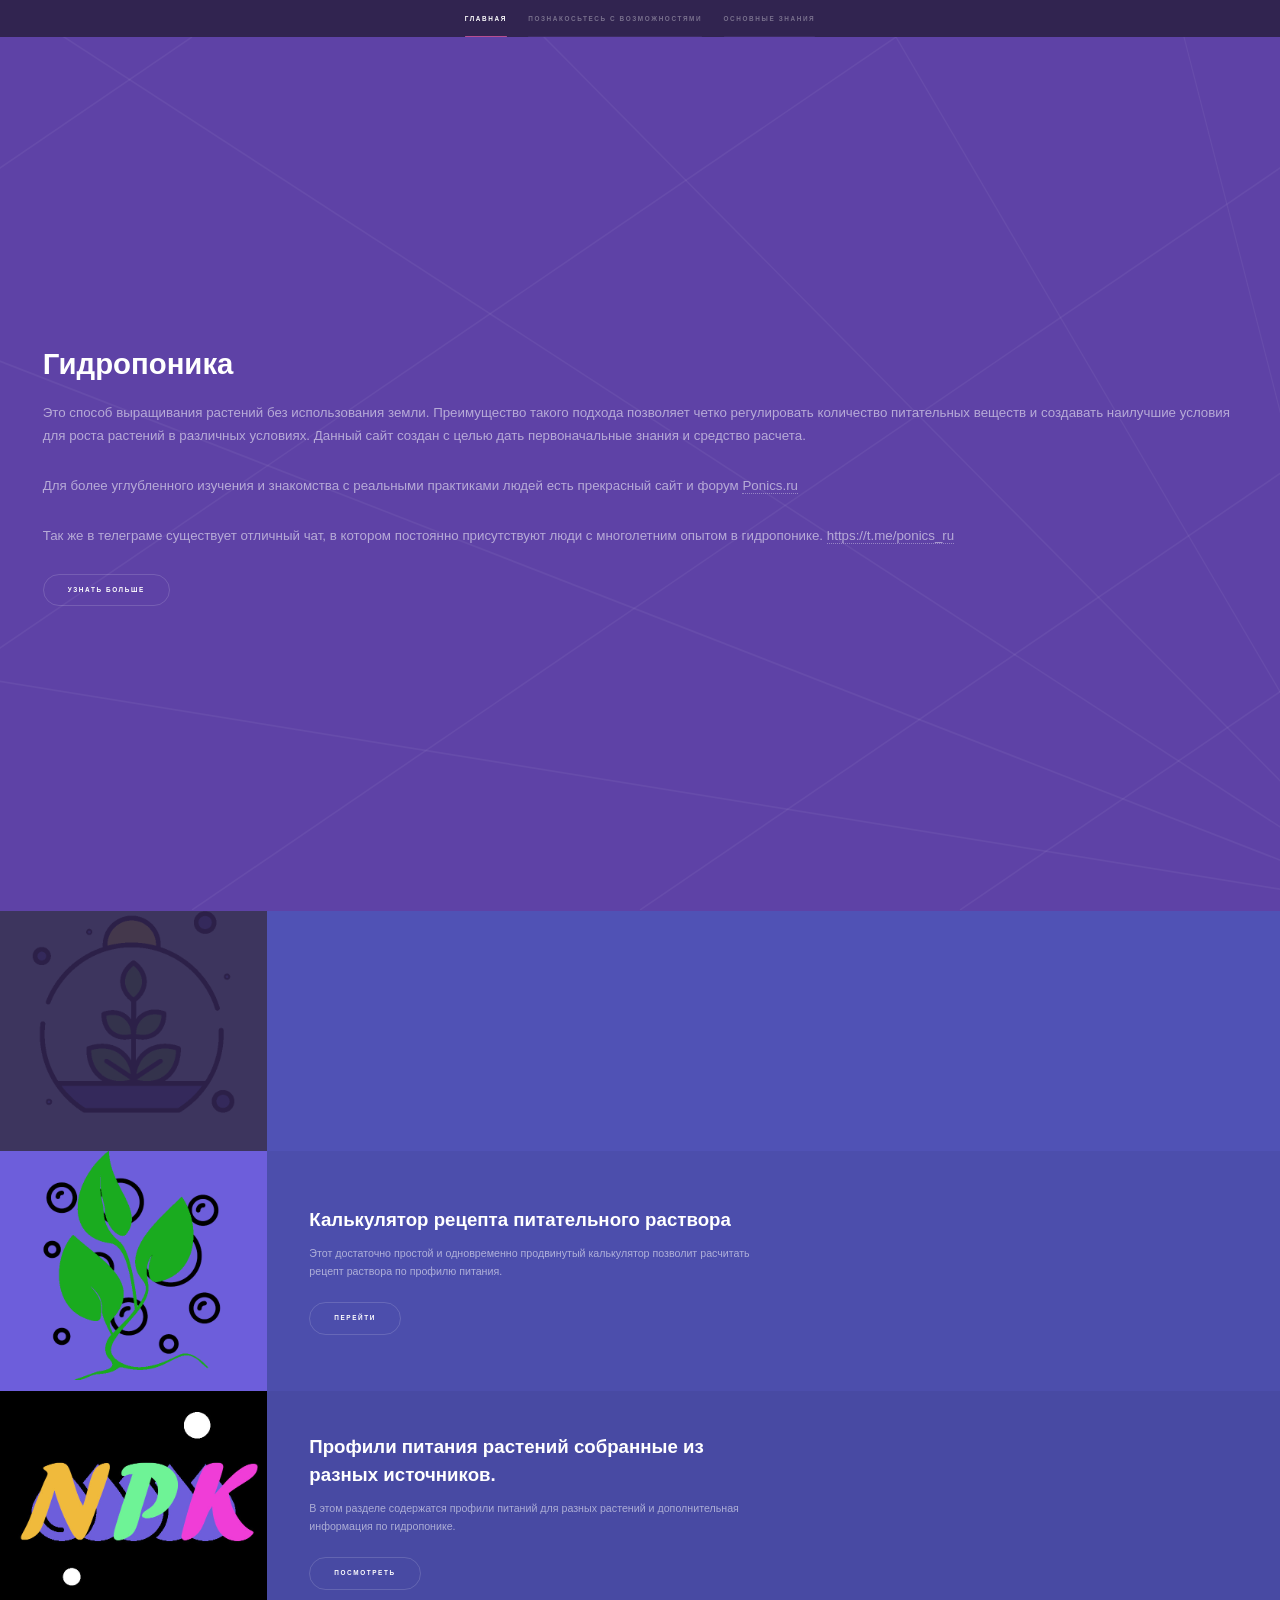
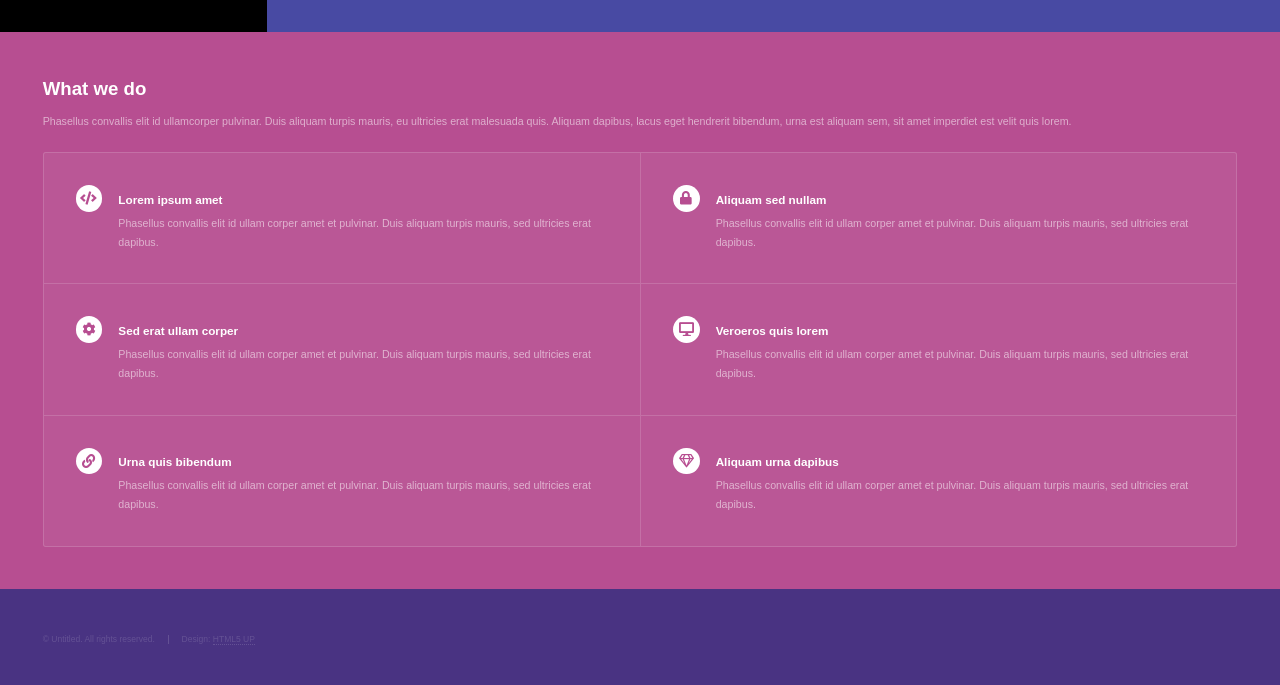
==== commit 9bdfb370: "Update index.html" ====
--- a/index.html
+++ b/index.html
@@ -4,15 +4,16 @@
 	html5up.net | @ajlkn
 	Free for personal and commercial use under the CCA 3.0 license (html5up.net/license)
 -->
-<html>
+<html lang="ru">
 	<head>
 		<title>Гидропоника в помощь</title>
 		<meta charset="utf-8" />
 		<meta name="viewport" content="width=device-width, initial-scale=1, user-scalable=no" />
+		<meta name="theme-color" content="#312450"/>
 		<link rel="stylesheet" href="assets/css/main.css" />
-		<link rel="manifest" href="/Hydroponics/manifest.json">
-		<link rel="apple-touch-icon" href="/Hydroponics/icons/android-icon-192x192.png>
-		<script src="pwabuilder-sw-register.js"></script>
+		<script src="/pwabuilder-sw-register.js"></script>
+		<link rel="manifest" href="/manifest.json">
+		<link rel="apple-touch-icon" href="/icons/android-icon-192x192.png>
 		<noscript><link rel="stylesheet" href="assets/css/noscript.css" /></noscript>
 	</head>
 	<body class="is-preload">
@@ -123,9 +124,6 @@
 									<p>Phasellus convallis elit id ullam corper amet et pulvinar. Duis aliquam turpis mauris, sed ultricies erat dapibus.</p>
 								</section>
 							</div>
-							<ul class="actions">
-								<li><a href="generic.html" class="button">Learn more</a></li>
-							</ul>
 						</div>
 					</section>
 		<!-- Footer -->
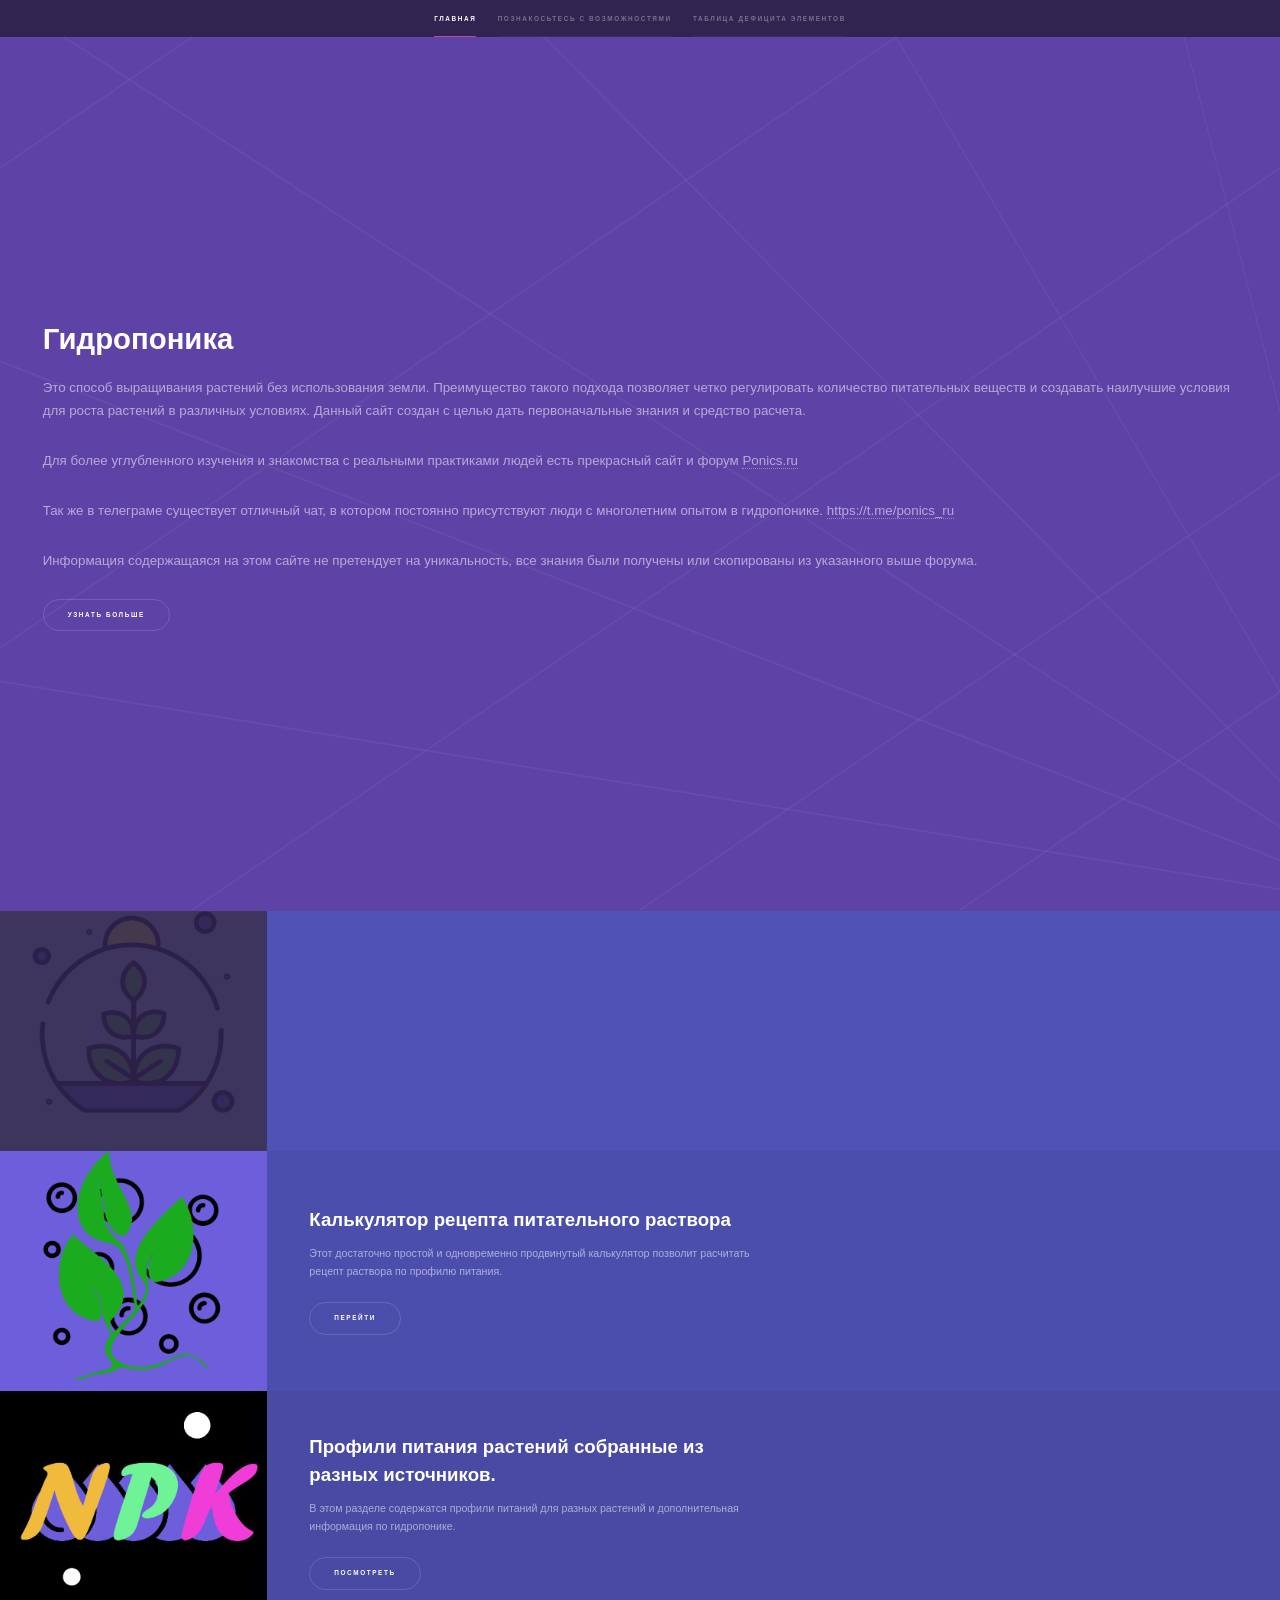
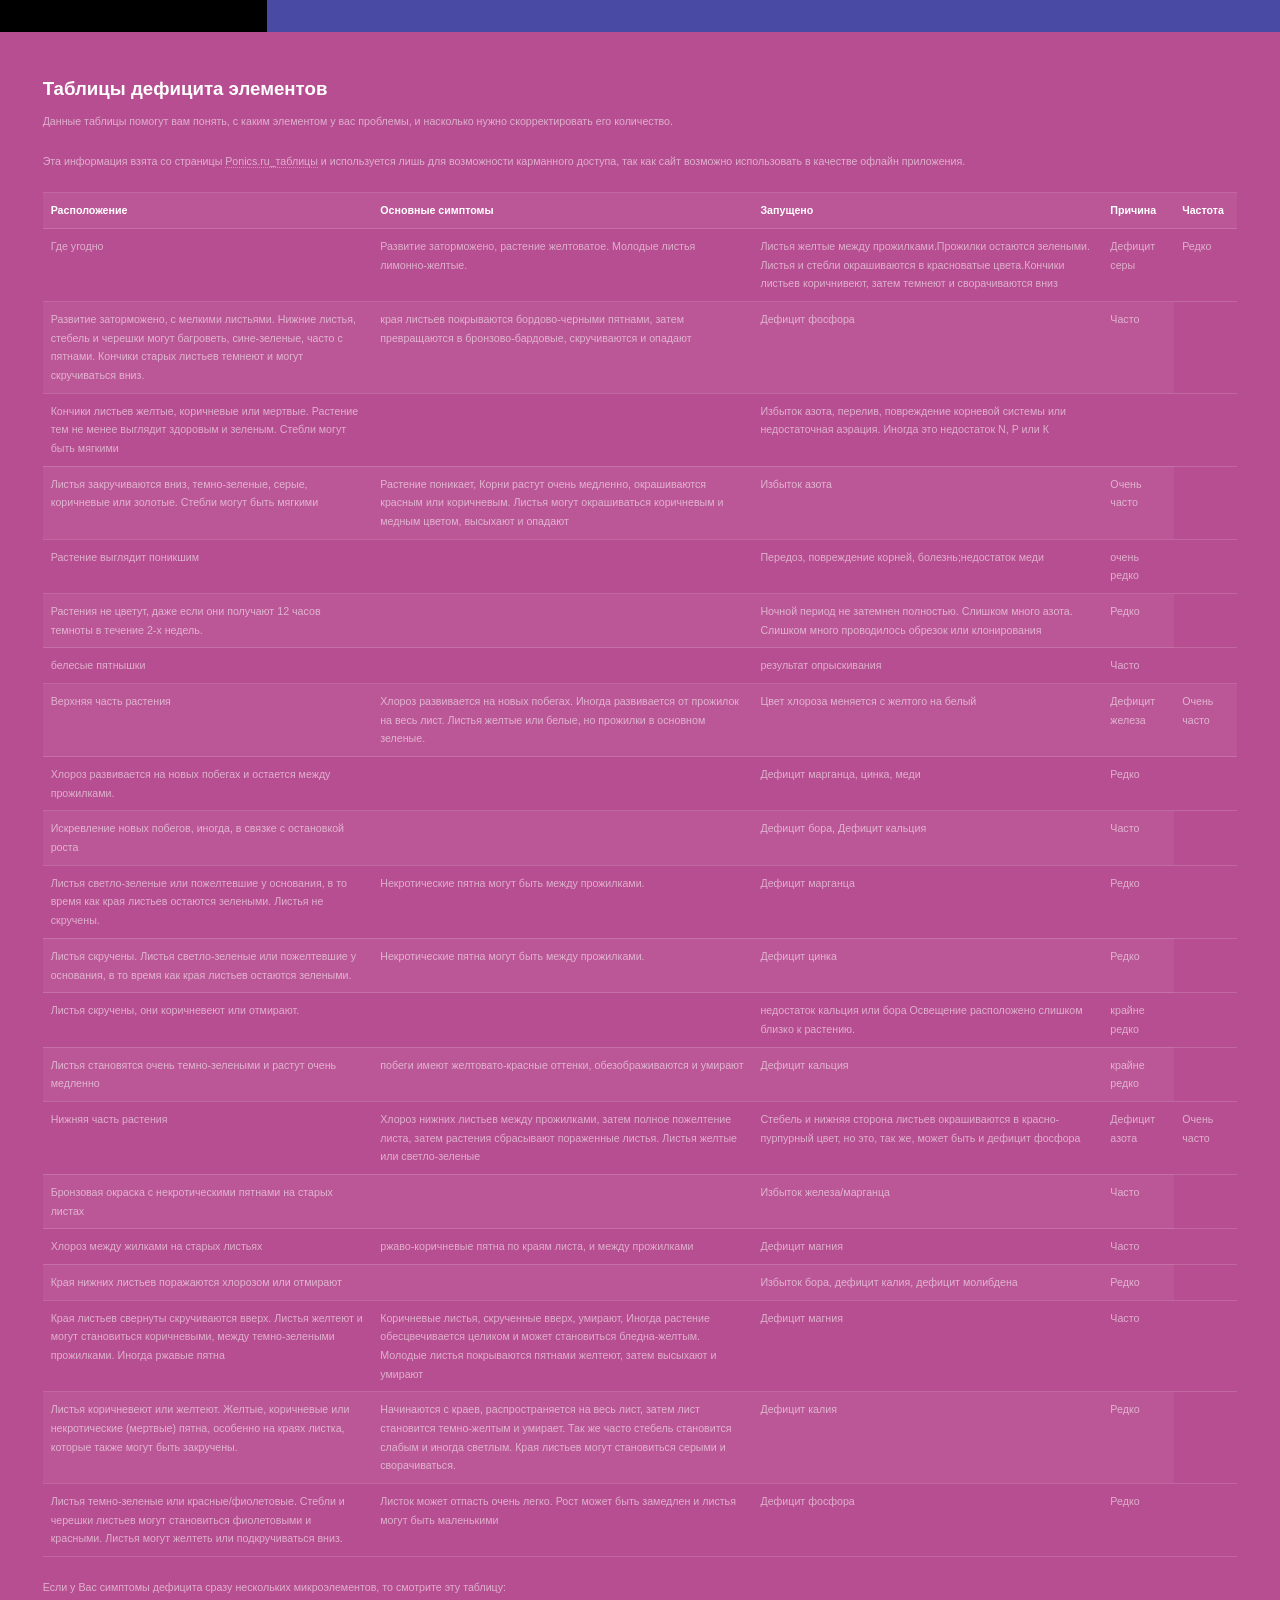
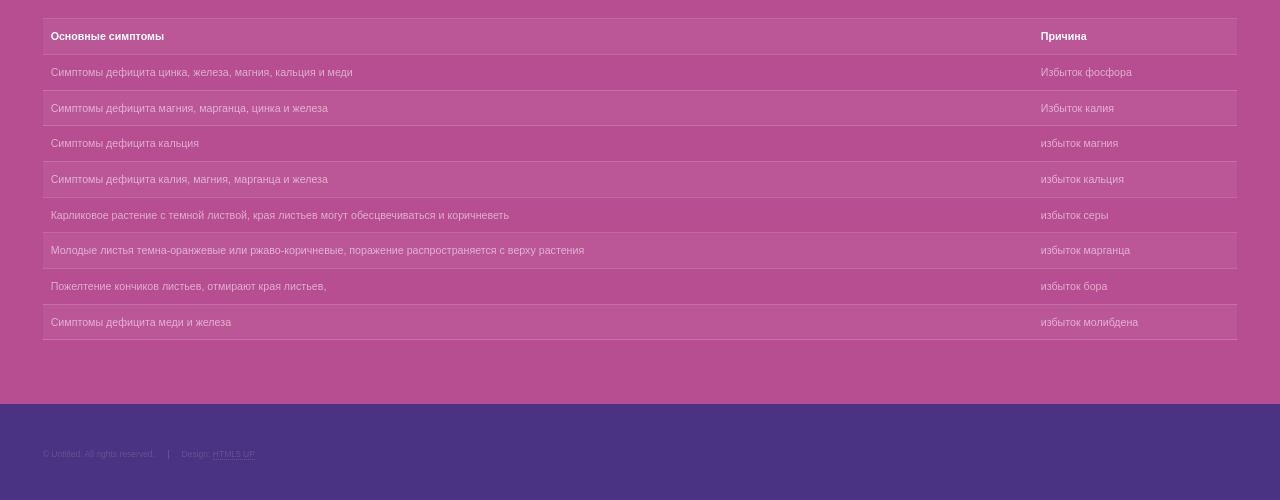
==== commit 111459da: "Update index.html" ====
--- a/index.html
+++ b/index.html
@@ -25,7 +25,7 @@
 						<ul>
 							<li><a href="#intro">Главная</a></li>
 							<li><a href="#one">Познакосьтесь с возможностями</a></li>
-							<li><a href="#two">Основные знания</a></li>
+							<li><a href="#two">Таблица дефицита элементов</a></li>
 						</ul>
 					</nav>
 				</div>
@@ -41,6 +41,7 @@
 							<p>Это способ выращивания растений без использования земли. Преимущество такого подхода позволяет четко регулировать количество питательных веществ и создавать наилучшие условия для роста растений в различных условиях. Данный сайт создан с целью дать первоначальные знания и средство расчета.</p>
 							<p>Для более углубленного изучения и знакомства с реальными практиками людей есть прекрасный сайт и форум <a href=http://www.ponics.ru/ target="_blank" rel="noreferrer">Ponics.ru</a></p>
 							<p>Так же в телеграме существует отличный чат, в котором постоянно присутствуют люди с многолетним опытом в гидропонике. <a href=https://t.me/ponics_ru target="_blank" rel="noreferrer">https://t.me/ponics_ru</a></p>
+							<p>Информация содержащаяся на этом сайте не претендует на уникальность, все знания были получены или скопированы из указанного выше форума.</p>
 							<ul class="actions">
 								<li><a href="#one" class="button scrolly">Узнать больше</a></li>
 							</ul>
@@ -90,40 +91,187 @@
 				<!-- Two -->
 					<section id="two" class="wrapper style3 fade-up">
 						<div class="inner">
-							<h2>What we do</h2>
-							<p>Phasellus convallis elit id ullamcorper pulvinar. Duis aliquam turpis mauris, eu ultricies erat malesuada quis. Aliquam dapibus, lacus eget hendrerit bibendum, urna est aliquam sem, sit amet imperdiet est velit quis lorem.</p>
-							<div class="features">
-								<section>
-									<span class="icon solid major fa-code"></span>
-									<h3>Lorem ipsum amet</h3>
-									<p>Phasellus convallis elit id ullam corper amet et pulvinar. Duis aliquam turpis mauris, sed ultricies erat dapibus.</p>
-								</section>
-								<section>
-									<span class="icon solid major fa-lock"></span>
-									<h3>Aliquam sed nullam</h3>
-									<p>Phasellus convallis elit id ullam corper amet et pulvinar. Duis aliquam turpis mauris, sed ultricies erat dapibus.</p>
-								</section>
-								<section>
-									<span class="icon solid major fa-cog"></span>
-									<h3>Sed erat ullam corper</h3>
-									<p>Phasellus convallis elit id ullam corper amet et pulvinar. Duis aliquam turpis mauris, sed ultricies erat dapibus.</p>
-								</section>
-								<section>
-									<span class="icon solid major fa-desktop"></span>
-									<h3>Veroeros quis lorem</h3>
-									<p>Phasellus convallis elit id ullam corper amet et pulvinar. Duis aliquam turpis mauris, sed ultricies erat dapibus.</p>
-								</section>
-								<section>
-									<span class="icon solid major fa-link"></span>
-									<h3>Urna quis bibendum</h3>
-									<p>Phasellus convallis elit id ullam corper amet et pulvinar. Duis aliquam turpis mauris, sed ultricies erat dapibus.</p>
-								</section>
-								<section>
-									<span class="icon major fa-gem"></span>
-									<h3>Aliquam urna dapibus</h3>
-									<p>Phasellus convallis elit id ullam corper amet et pulvinar. Duis aliquam turpis mauris, sed ultricies erat dapibus.</p>
-								</section>
-							</div>
+							<h2>Таблицы дефицита элементов</h2>
+							<p>Данные таблицы помогут вам понять, с каким элементом у вас проблемы, и насколько нужно скорректировать его количество.</p>
+							<p>Эта информация взята со страницы <a href=http://www.ponics.ru/2009/03/micro-def-table/ target="_blank" rel="noreferrer">Ponics.ru_таблицы</a> и используется лишь для возможности карманного доступа, так как сайт возможно использовать в качестве офлайн приложения.</p>
+<table>
+<tr>
+<td><strong>Расположение</strong></td>
+<td><strong>Основные симптомы</strong></td>
+<td><strong>Запущено</strong></td>
+<td><strong>Причина</strong></td>
+<td><strong>Частота</strong></td>
+</tr>
+<tr>
+<td>Где угодно</td>
+<td>Развитие заторможено, растение желтоватое. Молодые листья лимонно-желтые.</td>
+<td>Листья желтые между прожилками.Прожилки остаются зелеными. Листья и стебли окрашиваются в красноватые цвета.Кончики листьев коричнивеют, затем темнеют и сворачиваются вниз</td>
+<td>Дефицит серы</td>
+<td>Редко</td>
+</tr>
+<tr>
+<td>Развитие заторможено, с мелкими листьями. Нижние листья, стебель и черешки могут багроветь, сине-зеленые, часто с пятнами. Кончики старых листьев темнеют и могут скручиваться вниз.</td>
+<td>края листьев покрываются бордово-черными пятнами, затем превращаются в бронзово-бардовые, скручиваются и опадают</td>
+<td>Дефицит фосфора</td>
+<td>Часто</td>
+</tr>
+<tr>
+<td>Кончики листьев желтые, коричневые или мертвые. Растение тем не менее выглядит здоровым и зеленым. Стебли могут быть мягкими</td>
+<td></td>
+<td>Избыток азота, перелив, повреждение корневой системы или недостаточная аэрация. Иногда это недостаток N, P или К</td>
+<td></td>
+</tr>
+<tr>
+<td>Листья закручиваются вниз, темно-зеленые, серые, коричневые или золотые. Стебли могут быть мягкими</td>
+<td>Растение поникает, Корни растут очень медленно, окрашиваются красным или коричневым. Листья могут окрашиваться коричневым и медным цветом, высыхают и опадают</td>
+<td>Избыток азота</td>
+<td>Очень часто</td>
+</tr>
+<tr>
+<td>Растение выглядит поникшим</td>
+<td></td>
+<td>Передоз, повреждение корней, болезнь;недостаток меди</td>
+<td>очень редко</td>
+</tr>
+<tr>
+<td>Растения не цветут, даже если они получают 12 часов темноты в течение 2-х недель.</td>
+<td></td>
+<td>Ночной период не затемнен полностью. Слишком много азота. Слишком много проводилось обрезок или клонирования</td>
+<td>Редко</td>
+</tr>
+<tr>
+<td>белесые пятнышки</td>
+<td></td>
+<td>результат опрыскивания</td>
+<td>Часто</td>
+</tr>
+<tr>
+<td>Верхняя часть растения</td>
+<td>Хлороз развивается на новых побегах. Иногда развивается от прожилок на весь лист. Листья желтые или белые, но прожилки в основном зеленые.</td>
+<td>Цвет хлороза меняется с желтого на белый</td>
+<td>Дефицит железа</td>
+<td>Очень часто</td>
+</tr>
+<tr>
+<td>Хлороз развивается на новых побегах и остается между прожилками.</td>
+<td></td>
+<td>Дефицит марганца, цинка, меди</td>
+<td>Редко</td>
+</tr>
+<tr>
+<td>Искревление новых побегов, иногда, в связке с остановкой роста</td>
+<td></td>
+<td>Дефицит бора, Дефицит кальция</td>
+<td>Часто</td>
+</tr>
+<tr>
+<td>Листья светло-зеленые или пожелтевшие у основания, в то время как края листьев остаются зелеными. Листья не скручены.</td>
+<td>Некротические пятна могут быть между прожилками.</td>
+<td>Дефицит марганца</td>
+<td>Редко</td>
+</tr>
+<tr>
+<td>Листья скручены. Листья светло-зеленые или пожелтевшие у основания, в то время как края листьев остаются зелеными.</td>
+<td>Некротические пятна могут быть между прожилками.</td>
+<td>Дефицит цинка</td>
+<td>Редко</td>
+</tr>
+<tr>
+<td>Листья скручены, они коричневеют или отмирают.</td>
+<td></td>
+<td>недостаток кальция или бора Освещение расположено слишком близко к растению.</td>
+<td>крайне редко</td>
+</tr>
+<tr>
+<td>Листья становятся очень темно-зелеными и растут очень медленно</td>
+<td>побеги имеют желтовато-красные оттенки, обезображиваются и умирают</td>
+<td>Дефицит кальция</td>
+<td>крайне редко</td>
+</tr>
+<tr>
+<td>Нижняя часть растения</td>
+<td>Хлороз нижних листьев между прожилками, затем полное пожелтение листа, затем растения сбрасывают пораженные листья. Листья желтые или светло-зеленые</td>
+<td>Стебель и нижняя сторона листьев окрашиваются в красно-пурпурный цвет, но это, так же, может быть и дефицит фосфора</td>
+<td>Дефицит азота</td>
+<td>Очень часто</td>
+</tr>
+<tr>
+<td>Бронзовая окраска с некротическими пятнами на старых листах</td>
+<td></td>
+<td>Избыток железа/марганца</td>
+<td>Часто</td>
+</tr>
+<tr>
+<td>Хлороз между жилками на старых листьях</td>
+<td>ржаво-коричневые пятна по краям листа, и между прожилками</td>
+<td>Дефицит магния</td>
+<td>Часто</td>
+</tr>
+<tr>
+<td>Края нижних листьев поражаются хлорозом или отмирают</td>
+<td></td>
+<td>Избыток бора, дефицит калия, дефицит молибдена</td>
+<td>Редко</td>
+</tr>
+<tr>
+<td>Края листьев свернуты скручиваются вверх. Листья желтеют и могут становиться коричневыми, между темно-зелеными прожилками. Иногда ржавые пятна</td>
+<td>Коричневые листья, скрученные вверх, умирают, Иногда растение обесцвечивается целиком и может становиться бледна-желтым. Молодые листья покрываются пятнами желтеют, затем высыхают и умирают</td>
+<td>Дефицит магния</td>
+<td>Часто</td>
+</tr>
+<tr>
+<td>Листья коричневеют или желтеют. Желтые, коричневые или некротические (мертвые) пятна, особенно на краях листка, которые также могут быть закручены.</td>
+<td>Начинаются с краев, распространяется на весь лист, затем лист становится темно-желтым и умирает. Так же часто стебель становится слабым и иногда светлым. Края листьев могут становиться серыми и сворачиваться.</td>
+<td>Дефицит калия</td>
+<td>Редко</td>
+</tr>
+<tr>
+<td>Листья темно-зеленые или красные/фиолетовые. Стебли и черешки листьев могут становиться фиолетовыми и красными. Листья могут желтеть или подкручиваться вниз.</td>
+<td>Листок может отпасть очень легко. Рост может быть замедлен и листья могут быть маленькими</td>
+<td>Дефицит фосфора</td>
+<td>Редко</td>
+</tr>
+</table>
+<p>Если у Вас симптомы дефицита сразу нескольких микроэлементов, то смотрите эту таблицу:</p>
+<table>
+<tr>
+<td><strong>Основные симптомы</strong></td>
+<td><strong>Причина</strong></td>
+</tr>
+<tr>
+<td>Симптомы дефицита цинка, железа, магния, кальция и меди</td>
+<td>Избыток фосфора</td>
+</tr>
+<tr>
+<td>Симптомы дефицита магния, марганца, цинка и железа</td>
+<td>Избыток калия</td>
+</tr>
+<tr>
+<td>Симптомы дефицита кальция</td>
+<td>избыток магния</td>
+</tr>
+<tr>
+<td>Симптомы дефицита калия, магния, марганца и железа</td>
+<td>избыток кальция</td>
+</tr>
+<tr>
+<td>Карликовое растение с темной листвой, края листьев могут обесцвечиваться и коричневеть</td>
+<td>избыток серы</td>
+</tr>
+<tr>
+<td>Молодые листья темна-оранжевые или ржаво-коричневые, поражение распространяется с верху растения</td>
+<td>избыток марганца</td>
+</tr>
+<tr>
+<td>Пожелтение кончиков листьев, отмирают края листьев,</td>
+<td>избыток бора</td>
+</tr>
+<tr>
+<td>Симптомы дефицита меди и железа</td>
+<td>избыток молибдена</td>
+</tr>
+</table>
+<span class="image fit"><img src="images/pic05.png" alt="" /></span>
 						</div>
 					</section>
 		<!-- Footer -->
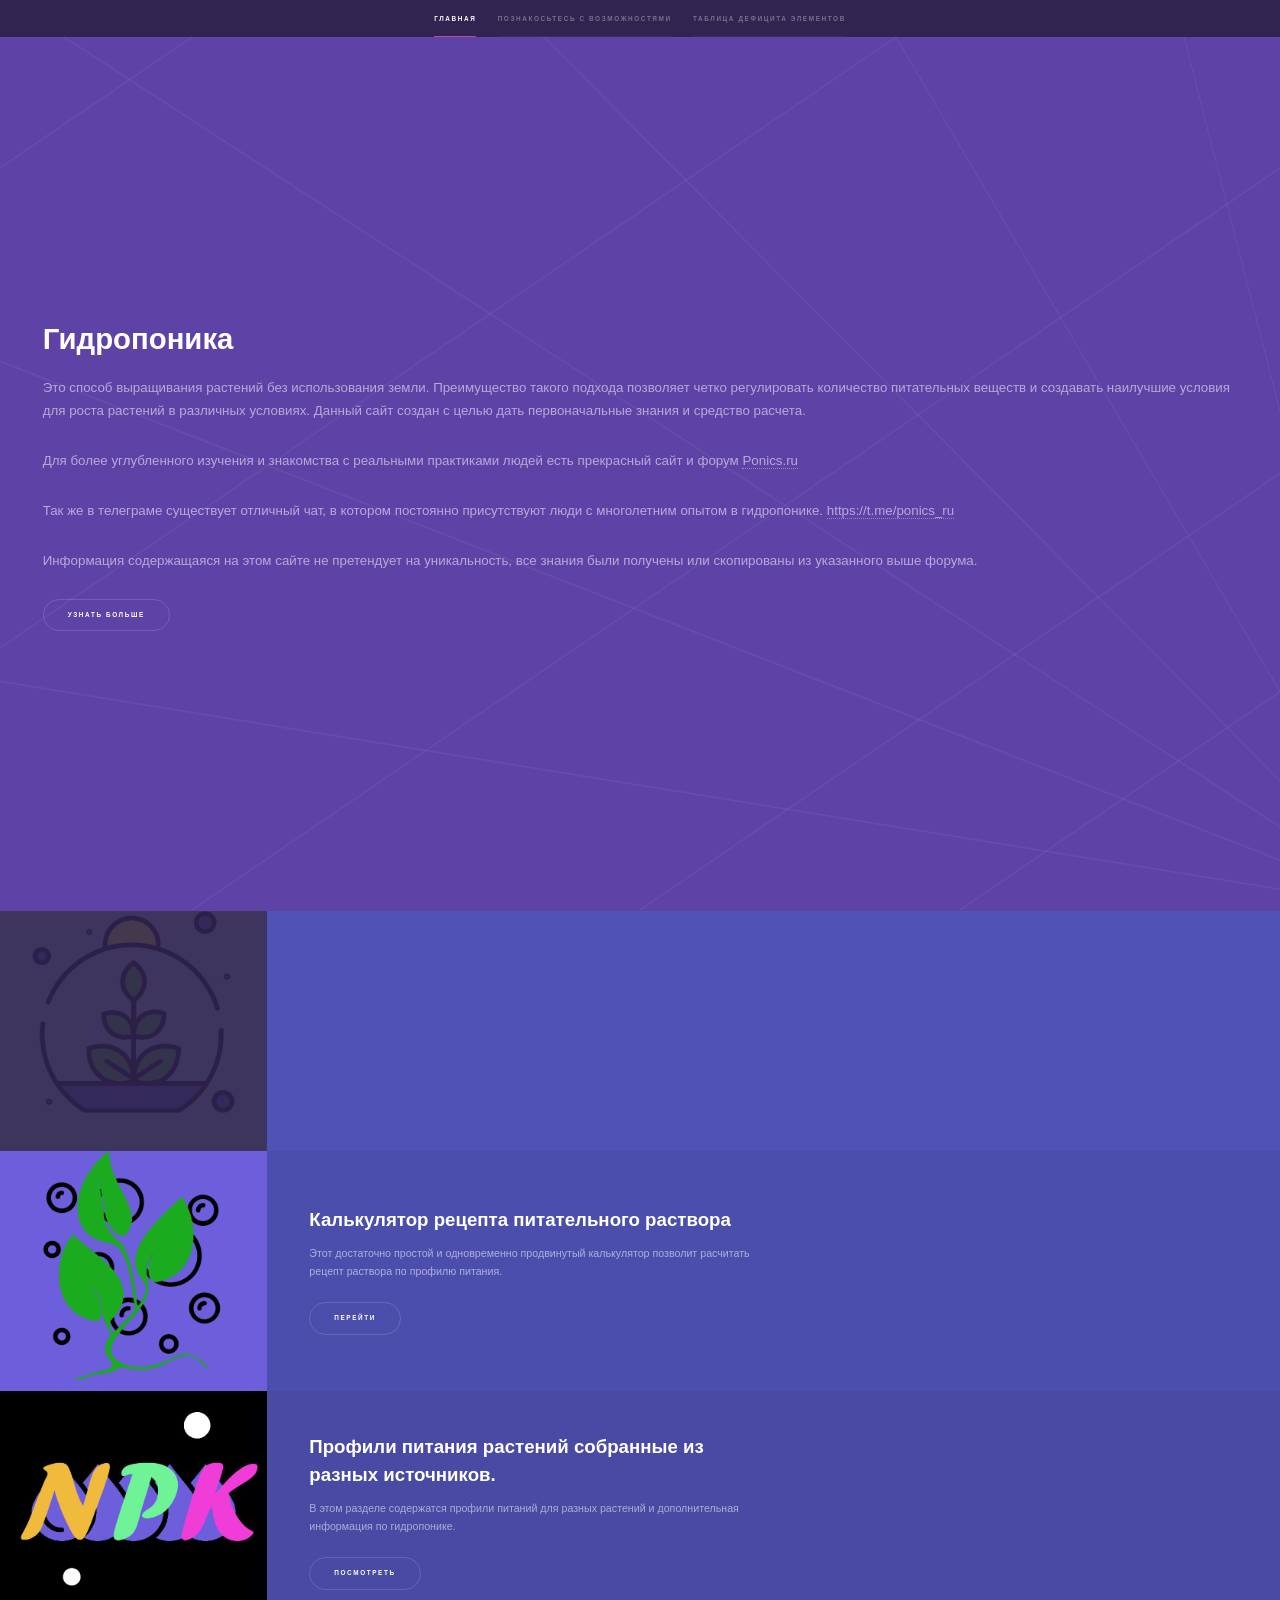
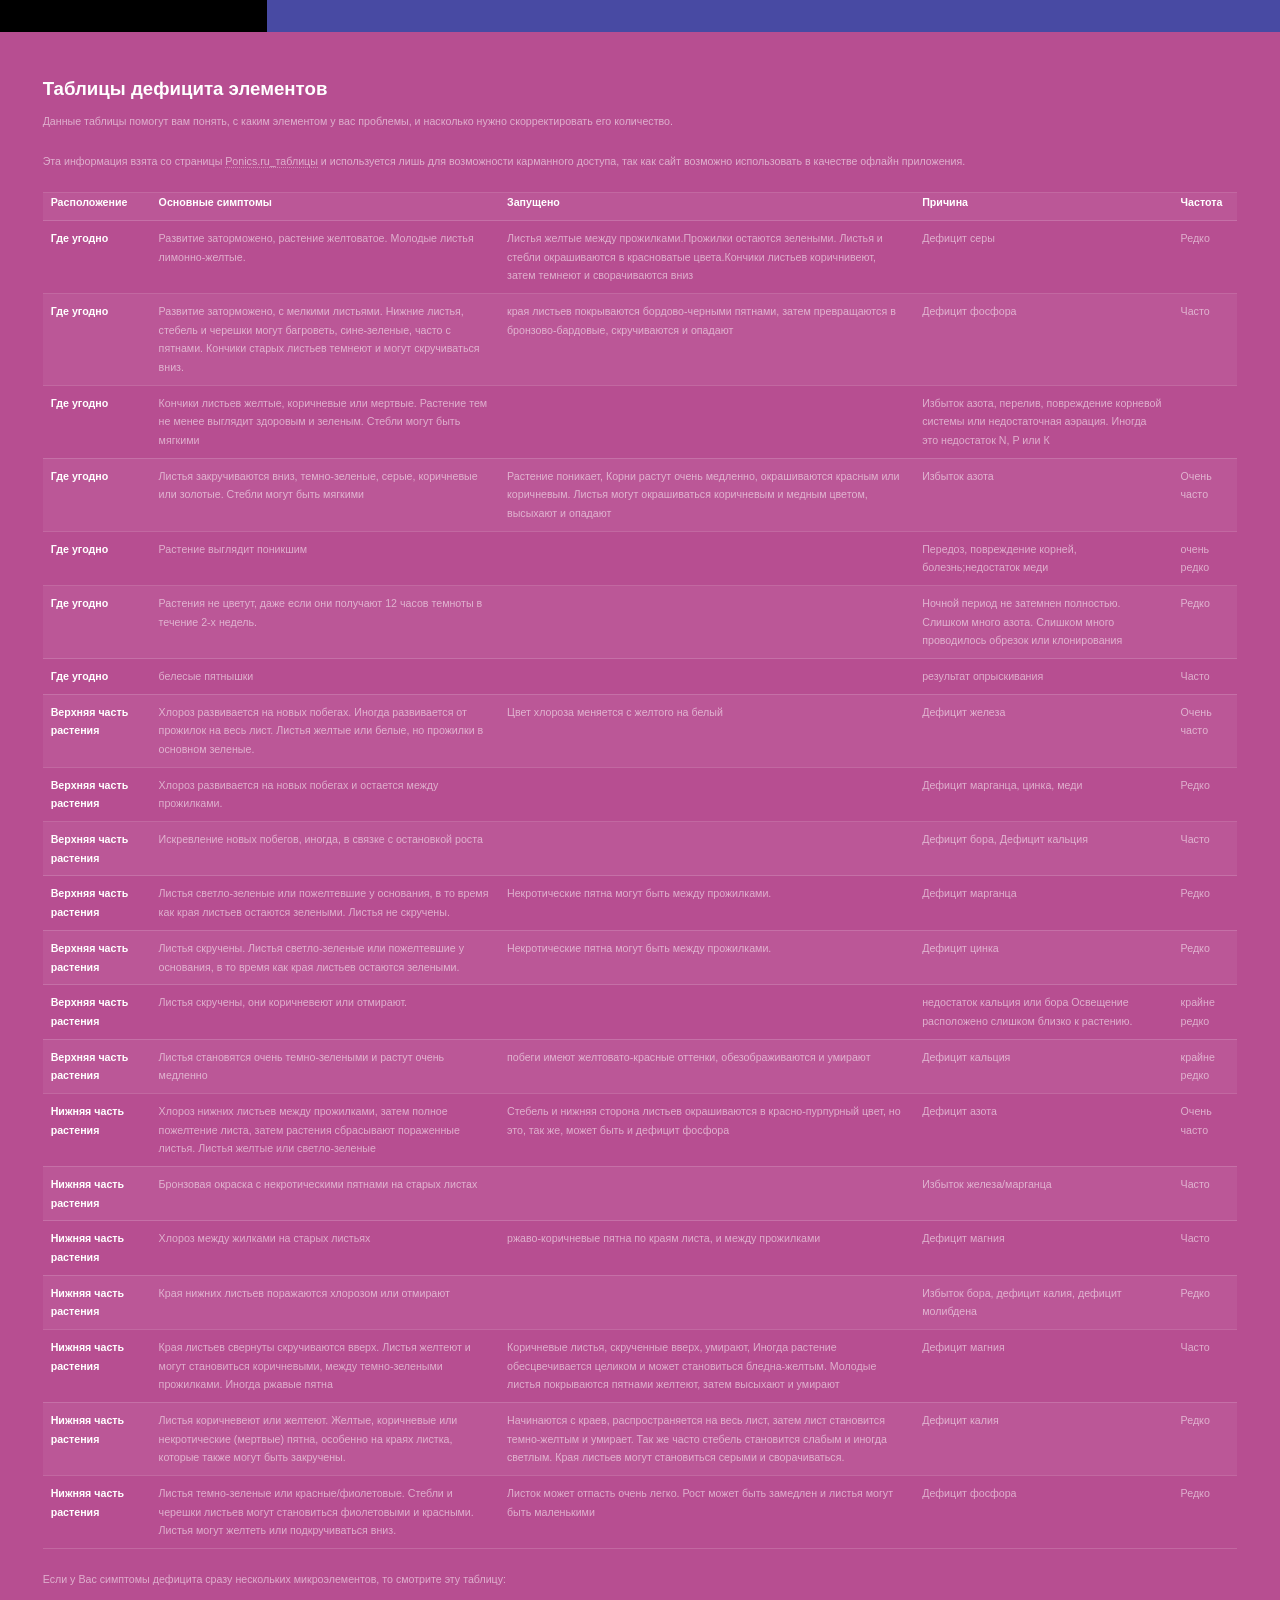
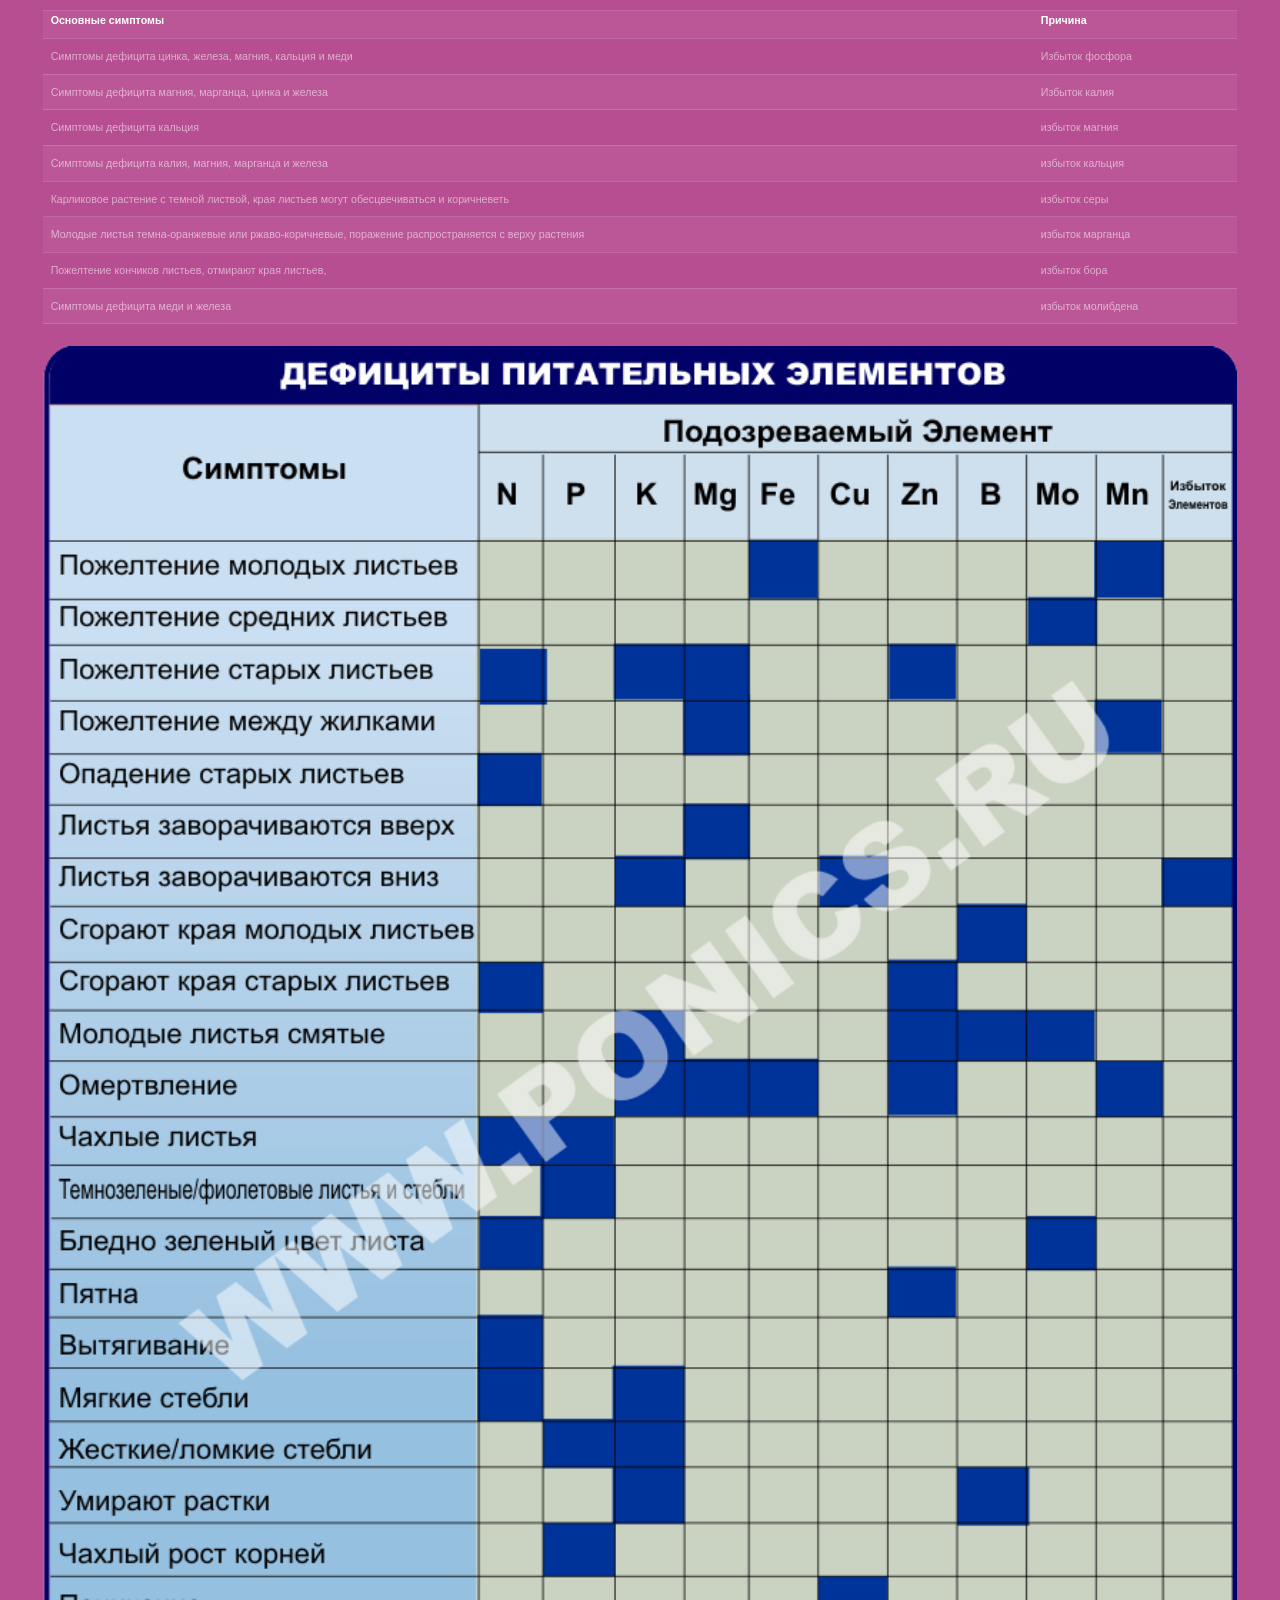
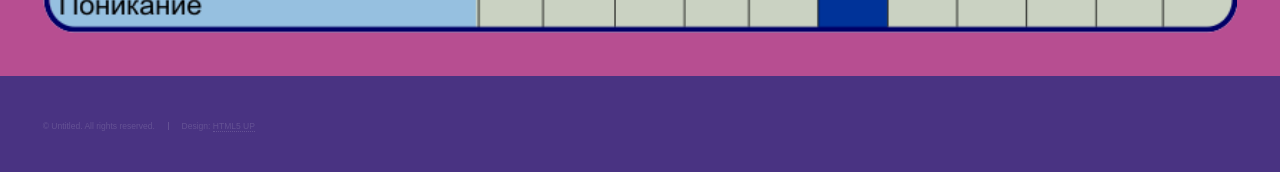
==== commit fd40f2bd: "Update index.html" ====
--- a/index.html
+++ b/index.html
@@ -96,136 +96,154 @@
 							<p>Эта информация взята со страницы <a href=http://www.ponics.ru/2009/03/micro-def-table/ target="_blank" rel="noreferrer">Ponics.ru_таблицы</a> и используется лишь для возможности карманного доступа, так как сайт возможно использовать в качестве офлайн приложения.</p>
 <table>
 <tr>
-<td><strong>Расположение</strong></td>
-<td><strong>Основные симптомы</strong></td>
-<td><strong>Запущено</strong></td>
-<td><strong>Причина</strong></td>
-<td><strong>Частота</strong></td>
-</tr>
-<tr>
-<td>Где угодно</td>
+<th><strong>Расположение</strong></th>
+<th><strong>Основные симптомы</strong></th>
+<th><strong>Запущено</strong></th>
+<th><strong>Причина</strong></th>
+<th><strong>Частота</strong></th>
+</tr>
+<tr>
+<th>Где угодно</th>
 <td>Развитие заторможено, растение желтоватое. Молодые листья лимонно-желтые.</td>
 <td>Листья желтые между прожилками.Прожилки остаются зелеными. Листья и стебли окрашиваются в красноватые цвета.Кончики листьев коричнивеют, затем темнеют и сворачиваются вниз</td>
 <td>Дефицит серы</td>
 <td>Редко</td>
 </tr>
 <tr>
+<th>Где угодно</th>
 <td>Развитие заторможено, с мелкими листьями. Нижние листья, стебель и черешки могут багроветь, сине-зеленые, часто с пятнами. Кончики старых листьев темнеют и могут скручиваться вниз.</td>
 <td>края листьев покрываются бордово-черными пятнами, затем превращаются в бронзово-бардовые, скручиваются и опадают</td>
 <td>Дефицит фосфора</td>
 <td>Часто</td>
 </tr>
 <tr>
+<th>Где угодно</th>
 <td>Кончики листьев желтые, коричневые или мертвые. Растение тем не менее выглядит здоровым и зеленым. Стебли могут быть мягкими</td>
 <td></td>
 <td>Избыток азота, перелив, повреждение корневой системы или недостаточная аэрация. Иногда это недостаток N, P или К</td>
 <td></td>
 </tr>
 <tr>
+<th>Где угодно</th>
 <td>Листья закручиваются вниз, темно-зеленые, серые, коричневые или золотые. Стебли могут быть мягкими</td>
 <td>Растение поникает, Корни растут очень медленно, окрашиваются красным или коричневым. Листья могут окрашиваться коричневым и медным цветом, высыхают и опадают</td>
 <td>Избыток азота</td>
 <td>Очень часто</td>
 </tr>
 <tr>
+<th>Где угодно</th>
 <td>Растение выглядит поникшим</td>
 <td></td>
 <td>Передоз, повреждение корней, болезнь;недостаток меди</td>
 <td>очень редко</td>
 </tr>
 <tr>
+<th>Где угодно</th>
 <td>Растения не цветут, даже если они получают 12 часов темноты в течение 2-х недель.</td>
 <td></td>
 <td>Ночной период не затемнен полностью. Слишком много азота. Слишком много проводилось обрезок или клонирования</td>
 <td>Редко</td>
 </tr>
 <tr>
+<th>Где угодно</th>
 <td>белесые пятнышки</td>
 <td></td>
 <td>результат опрыскивания</td>
 <td>Часто</td>
 </tr>
 <tr>
-<td>Верхняя часть растения</td>
+<th>Верхняя часть растения</th>
 <td>Хлороз развивается на новых побегах. Иногда развивается от прожилок на весь лист. Листья желтые или белые, но прожилки в основном зеленые.</td>
 <td>Цвет хлороза меняется с желтого на белый</td>
 <td>Дефицит железа</td>
 <td>Очень часто</td>
 </tr>
 <tr>
+<th>Верхняя часть растения</th>
 <td>Хлороз развивается на новых побегах и остается между прожилками.</td>
 <td></td>
 <td>Дефицит марганца, цинка, меди</td>
 <td>Редко</td>
 </tr>
 <tr>
+<th>Верхняя часть растения</th>
 <td>Искревление новых побегов, иногда, в связке с остановкой роста</td>
 <td></td>
 <td>Дефицит бора, Дефицит кальция</td>
 <td>Часто</td>
 </tr>
 <tr>
+<th>Верхняя часть растения</th>
 <td>Листья светло-зеленые или пожелтевшие у основания, в то время как края листьев остаются зелеными. Листья не скручены.</td>
 <td>Некротические пятна могут быть между прожилками.</td>
 <td>Дефицит марганца</td>
 <td>Редко</td>
 </tr>
 <tr>
+<th>Верхняя часть растения</th>
 <td>Листья скручены. Листья светло-зеленые или пожелтевшие у основания, в то время как края листьев остаются зелеными.</td>
 <td>Некротические пятна могут быть между прожилками.</td>
 <td>Дефицит цинка</td>
 <td>Редко</td>
 </tr>
 <tr>
+<th>Верхняя часть растения</th>
 <td>Листья скручены, они коричневеют или отмирают.</td>
 <td></td>
 <td>недостаток кальция или бора Освещение расположено слишком близко к растению.</td>
 <td>крайне редко</td>
 </tr>
 <tr>
+<th>Верхняя часть растения</th>
 <td>Листья становятся очень темно-зелеными и растут очень медленно</td>
 <td>побеги имеют желтовато-красные оттенки, обезображиваются и умирают</td>
 <td>Дефицит кальция</td>
 <td>крайне редко</td>
 </tr>
 <tr>
-<td>Нижняя часть растения</td>
+<th>Нижняя часть растения</th>
 <td>Хлороз нижних листьев между прожилками, затем полное пожелтение листа, затем растения сбрасывают пораженные листья. Листья желтые или светло-зеленые</td>
 <td>Стебель и нижняя сторона листьев окрашиваются в красно-пурпурный цвет, но это, так же, может быть и дефицит фосфора</td>
 <td>Дефицит азота</td>
 <td>Очень часто</td>
 </tr>
 <tr>
+<th>Нижняя часть растения</th>
 <td>Бронзовая окраска с некротическими пятнами на старых листах</td>
 <td></td>
 <td>Избыток железа/марганца</td>
 <td>Часто</td>
 </tr>
 <tr>
+<th>Нижняя часть растения</th>
 <td>Хлороз между жилками на старых листьях</td>
 <td>ржаво-коричневые пятна по краям листа, и между прожилками</td>
 <td>Дефицит магния</td>
 <td>Часто</td>
 </tr>
 <tr>
+<th>Нижняя часть растения</th>
 <td>Края нижних листьев поражаются хлорозом или отмирают</td>
 <td></td>
 <td>Избыток бора, дефицит калия, дефицит молибдена</td>
 <td>Редко</td>
 </tr>
 <tr>
+<th>Нижняя часть растения</th>
 <td>Края листьев свернуты скручиваются вверх. Листья желтеют и могут становиться коричневыми, между темно-зелеными прожилками. Иногда ржавые пятна</td>
 <td>Коричневые листья, скрученные вверх, умирают, Иногда растение обесцвечивается целиком и может становиться бледна-желтым. Молодые листья покрываются пятнами желтеют, затем высыхают и умирают</td>
 <td>Дефицит магния</td>
 <td>Часто</td>
 </tr>
 <tr>
+<th>Нижняя часть растения</th>
 <td>Листья коричневеют или желтеют. Желтые, коричневые или некротические (мертвые) пятна, особенно на краях листка, которые также могут быть закручены.</td>
 <td>Начинаются с краев, распространяется на весь лист, затем лист становится темно-желтым и умирает. Так же часто стебель становится слабым и иногда светлым. Края листьев могут становиться серыми и сворачиваться.</td>
 <td>Дефицит калия</td>
 <td>Редко</td>
 </tr>
 <tr>
+<th>Нижняя часть растения</th>
 <td>Листья темно-зеленые или красные/фиолетовые. Стебли и черешки листьев могут становиться фиолетовыми и красными. Листья могут желтеть или подкручиваться вниз.</td>
 <td>Листок может отпасть очень легко. Рост может быть замедлен и листья могут быть маленькими</td>
 <td>Дефицит фосфора</td>
@@ -235,8 +253,8 @@
 <p>Если у Вас симптомы дефицита сразу нескольких микроэлементов, то смотрите эту таблицу:</p>
 <table>
 <tr>
-<td><strong>Основные симптомы</strong></td>
-<td><strong>Причина</strong></td>
+<th><strong>Основные симптомы</strong></th>
+<th><strong>Причина</strong></th>
 </tr>
 <tr>
 <td>Симптомы дефицита цинка, железа, магния, кальция и меди</td>
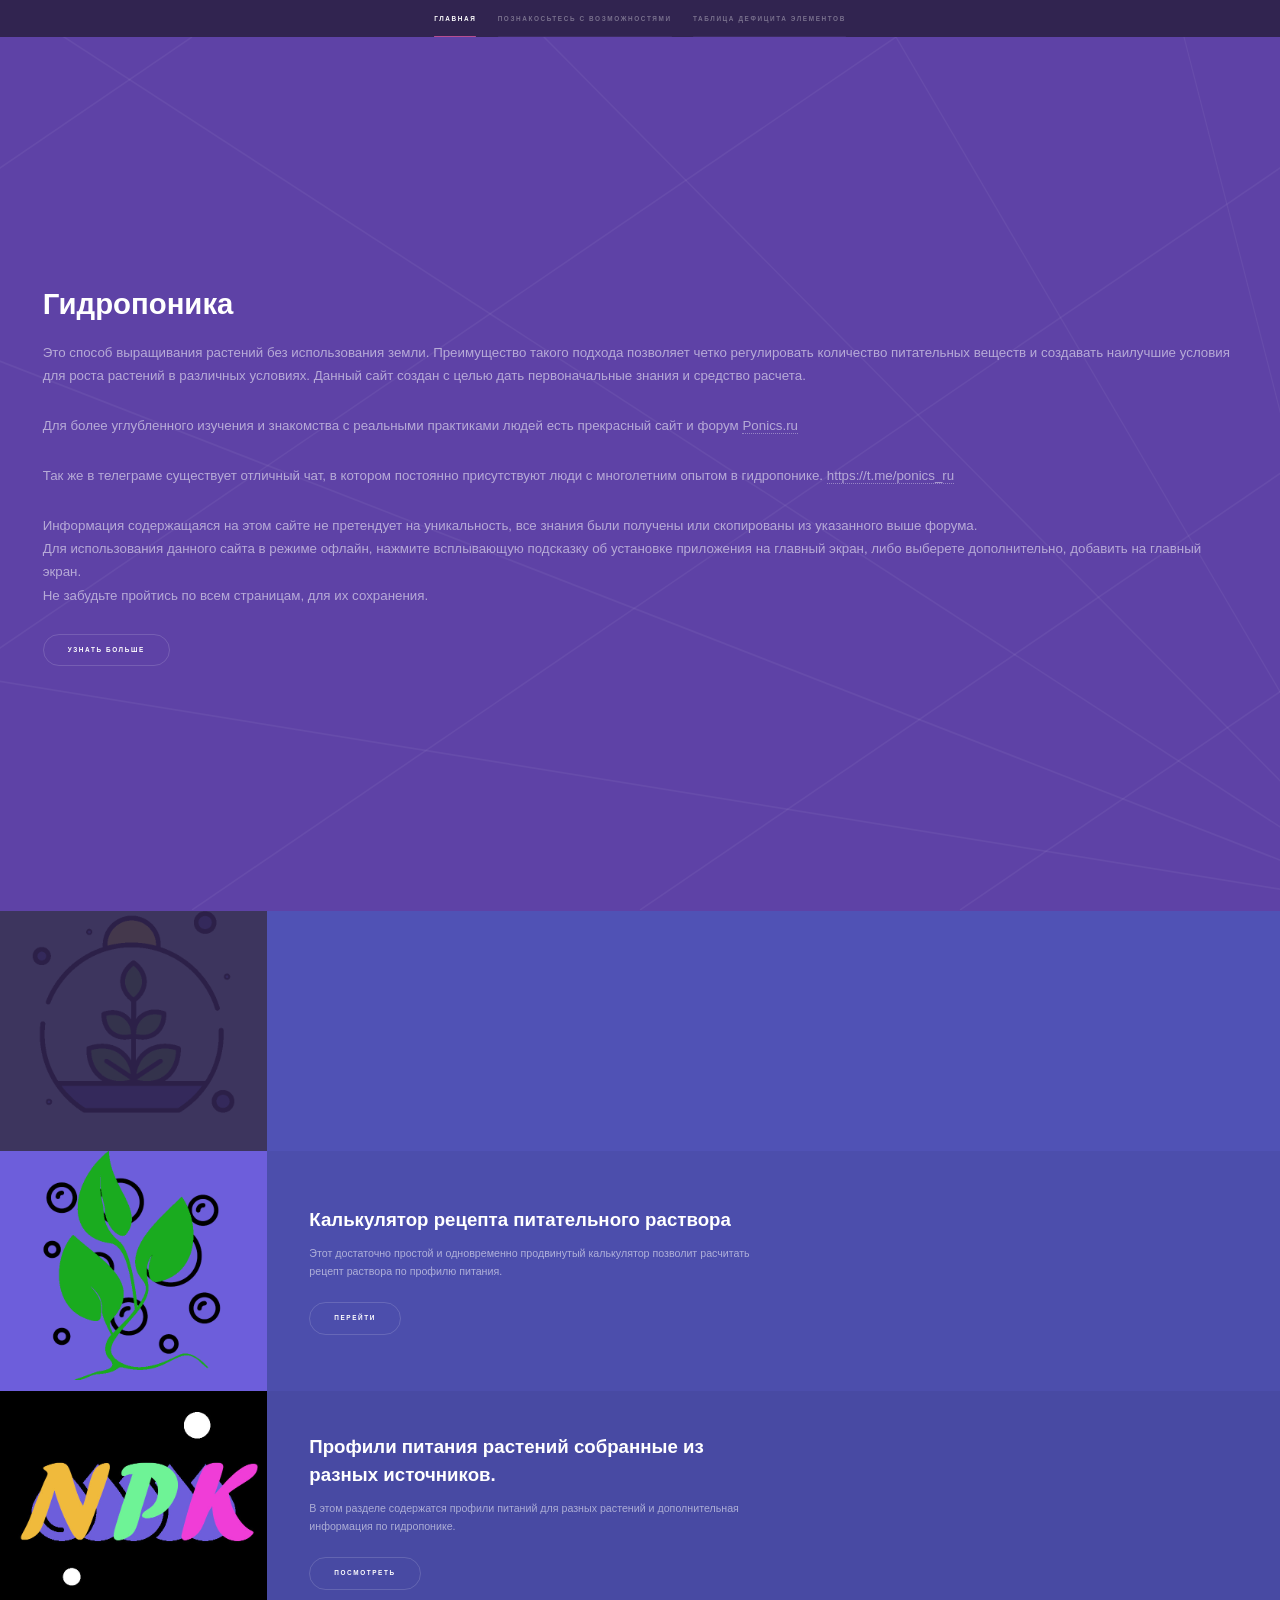
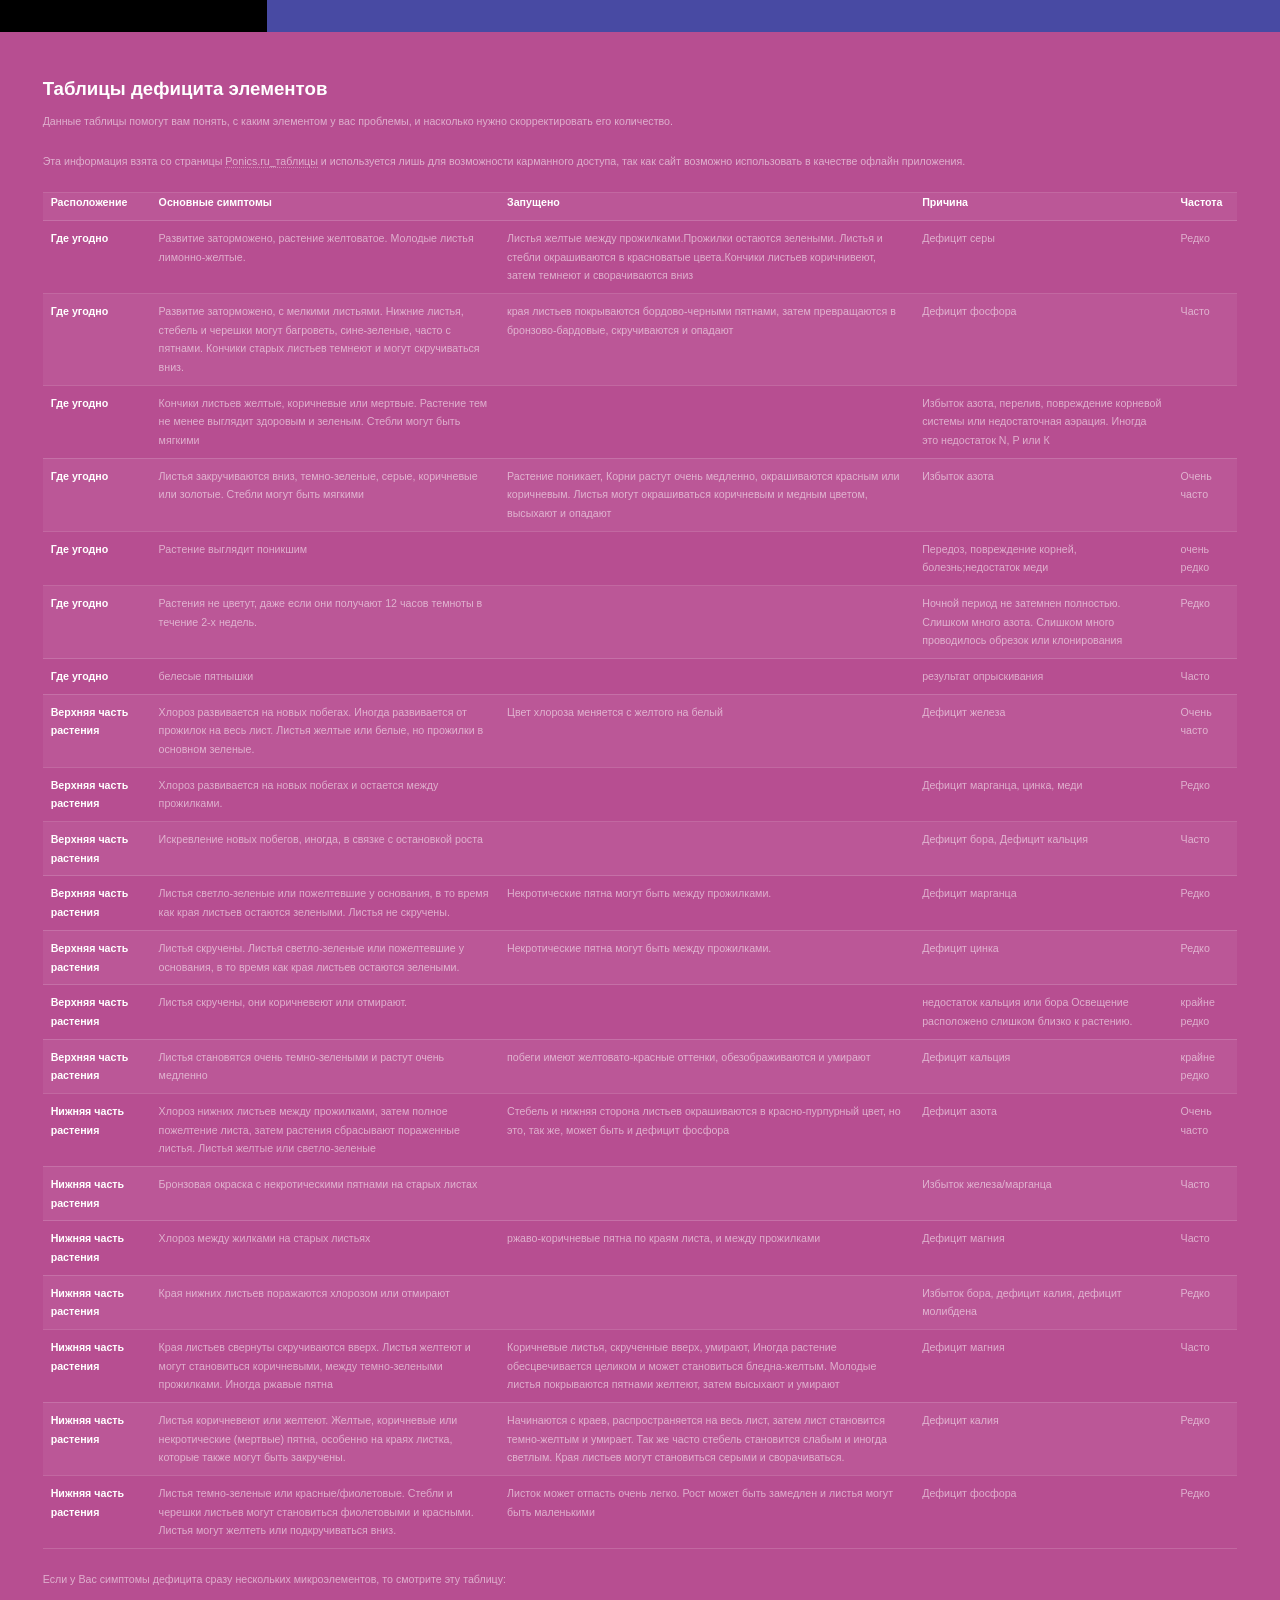
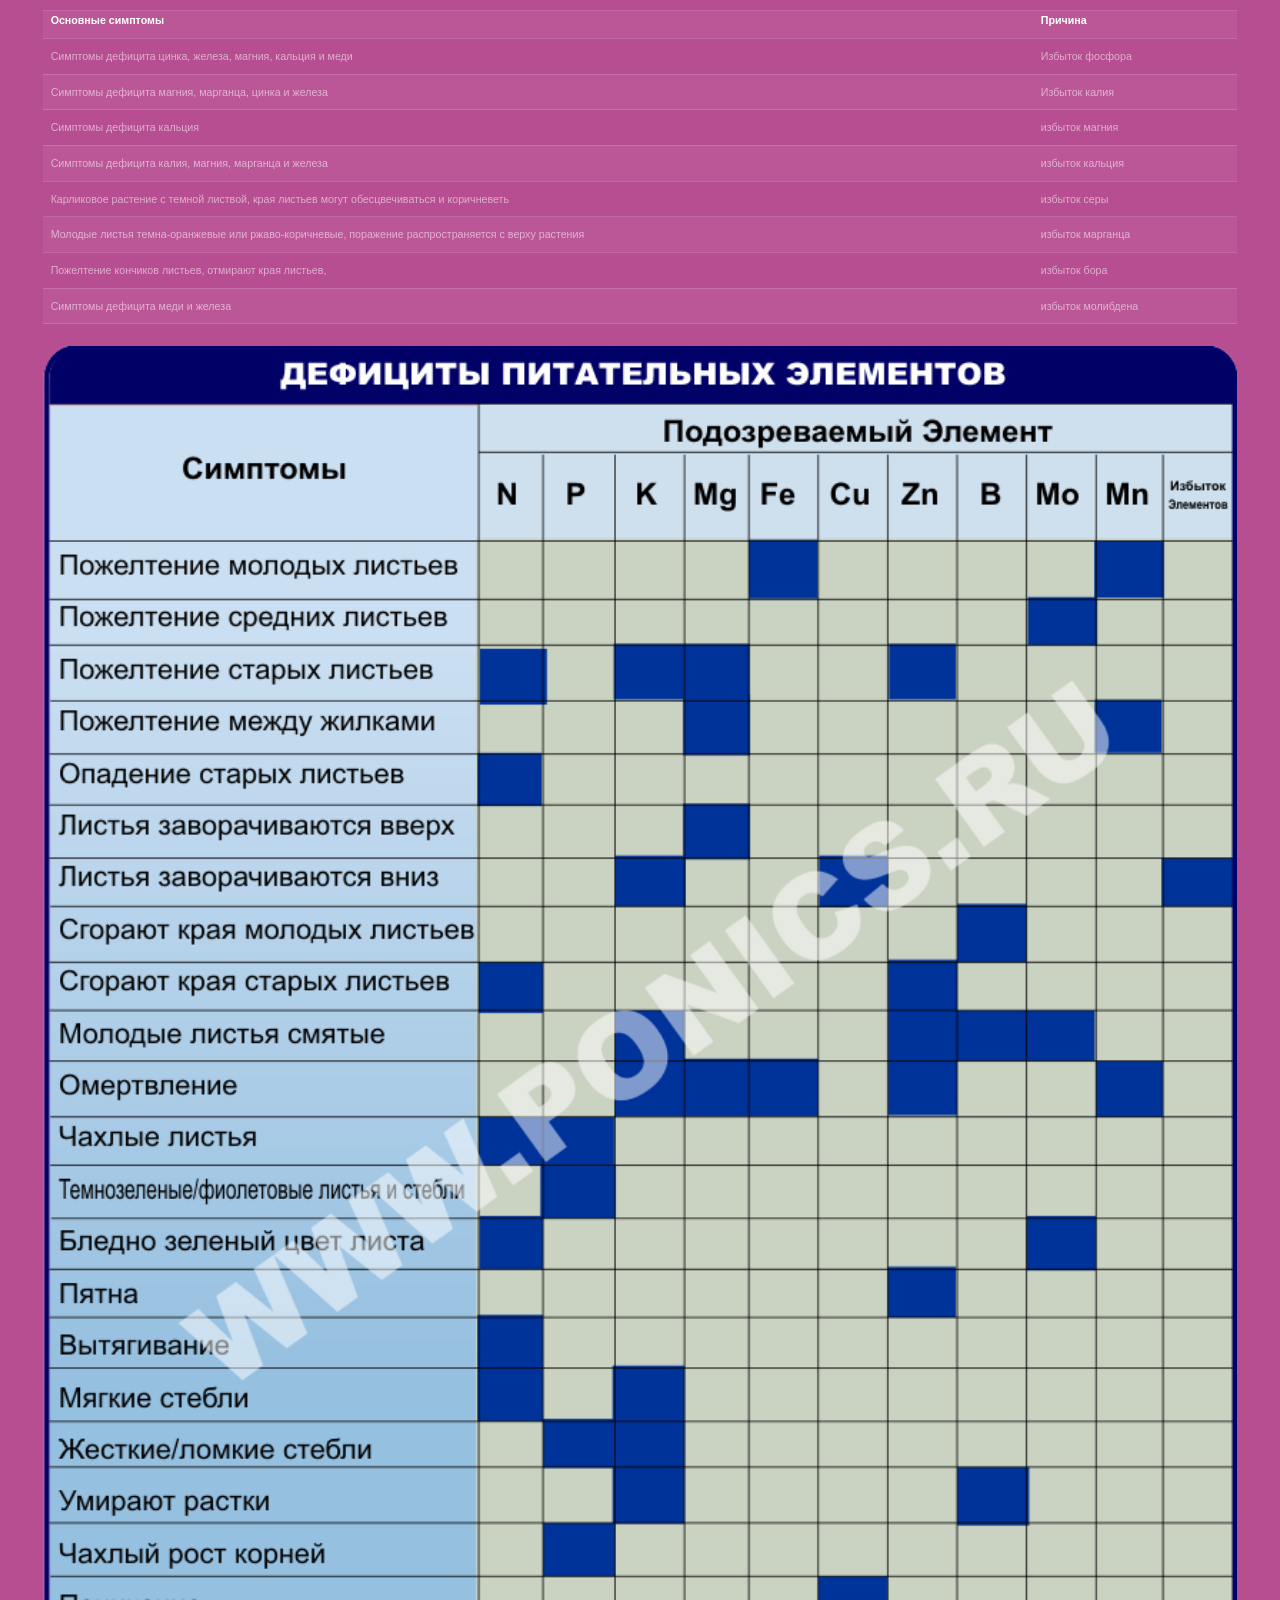
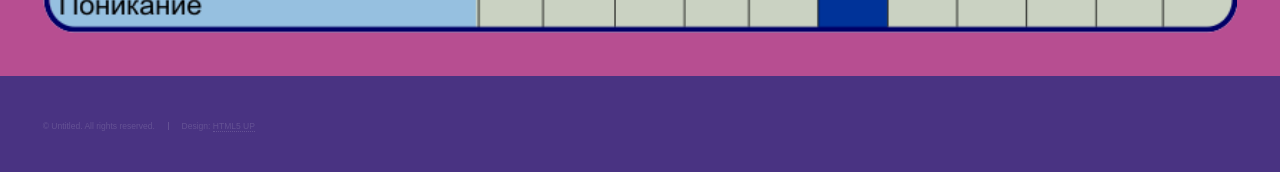
==== commit a143fbe2: "Update index.html" ====
--- a/index.html
+++ b/index.html
@@ -41,7 +41,9 @@
 							<p>Это способ выращивания растений без использования земли. Преимущество такого подхода позволяет четко регулировать количество питательных веществ и создавать наилучшие условия для роста растений в различных условиях. Данный сайт создан с целью дать первоначальные знания и средство расчета.</p>
 							<p>Для более углубленного изучения и знакомства с реальными практиками людей есть прекрасный сайт и форум <a href=http://www.ponics.ru/ target="_blank" rel="noreferrer">Ponics.ru</a></p>
 							<p>Так же в телеграме существует отличный чат, в котором постоянно присутствуют люди с многолетним опытом в гидропонике. <a href=https://t.me/ponics_ru target="_blank" rel="noreferrer">https://t.me/ponics_ru</a></p>
-							<p>Информация содержащаяся на этом сайте не претендует на уникальность, все знания были получены или скопированы из указанного выше форума.</p>
+							<p>Информация содержащаяся на этом сайте не претендует на уникальность, все знания были получены или скопированы из указанного выше форума.<br>
+							Для использования данного сайта в режиме офлайн, нажмите всплывающую подсказку об установке приложения на главный экран, либо выберете дополнительно, добавить на главный экран.<br>
+							Не забудьте пройтись по всем страницам, для их сохранения.</p>
 							<ul class="actions">
 								<li><a href="#one" class="button scrolly">Узнать больше</a></li>
 							</ul>
